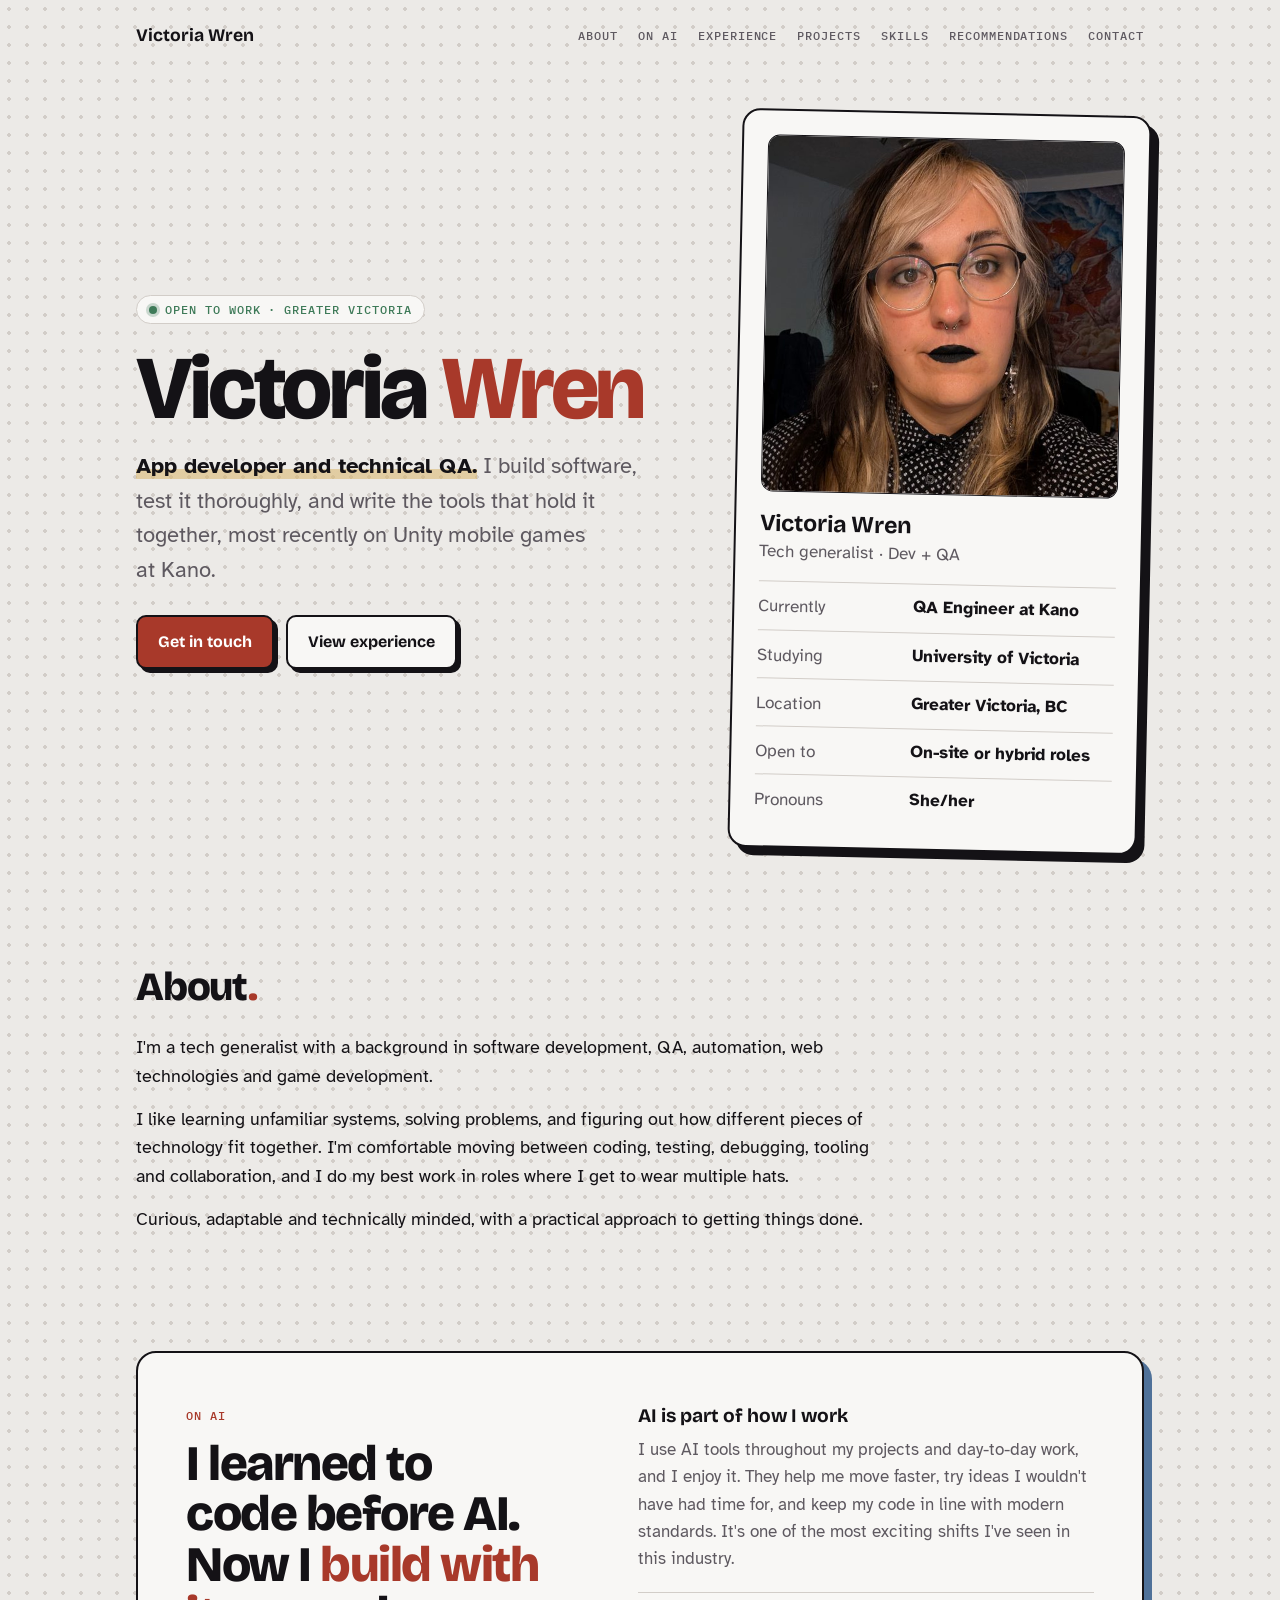
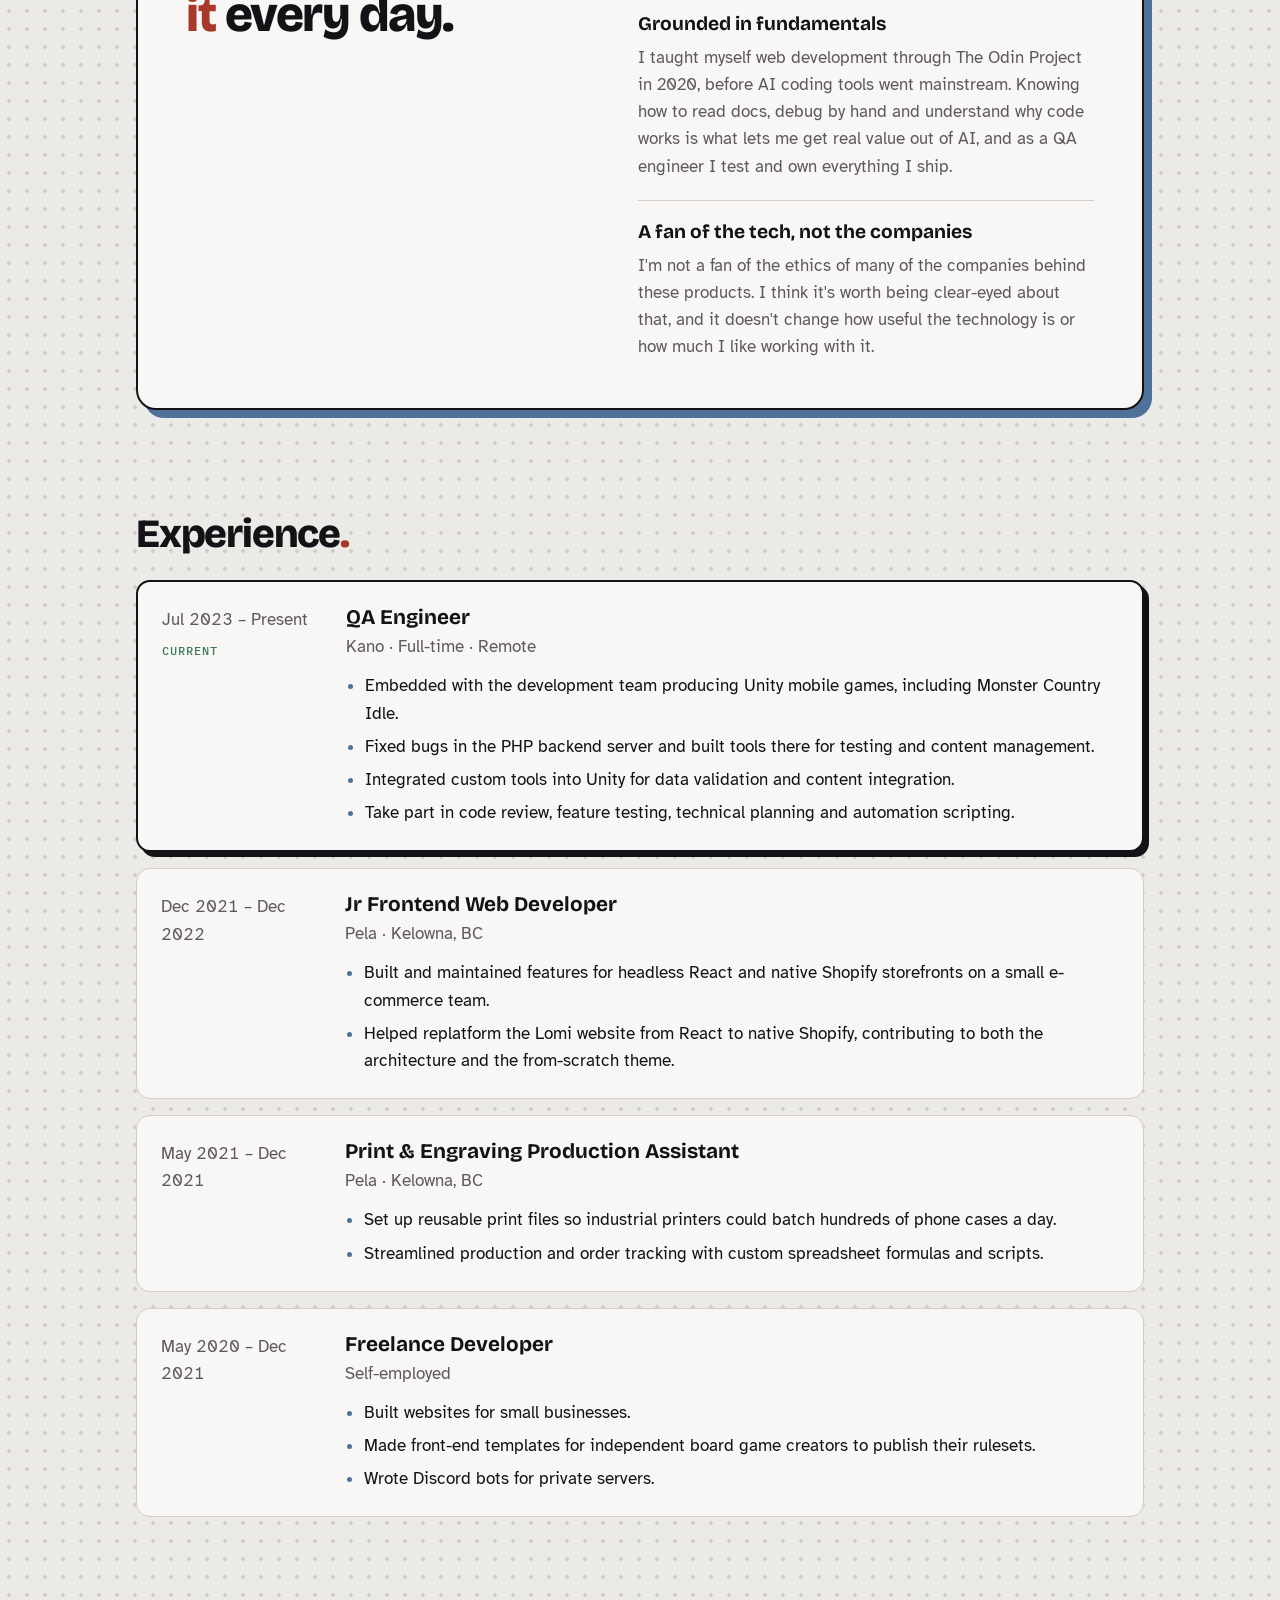
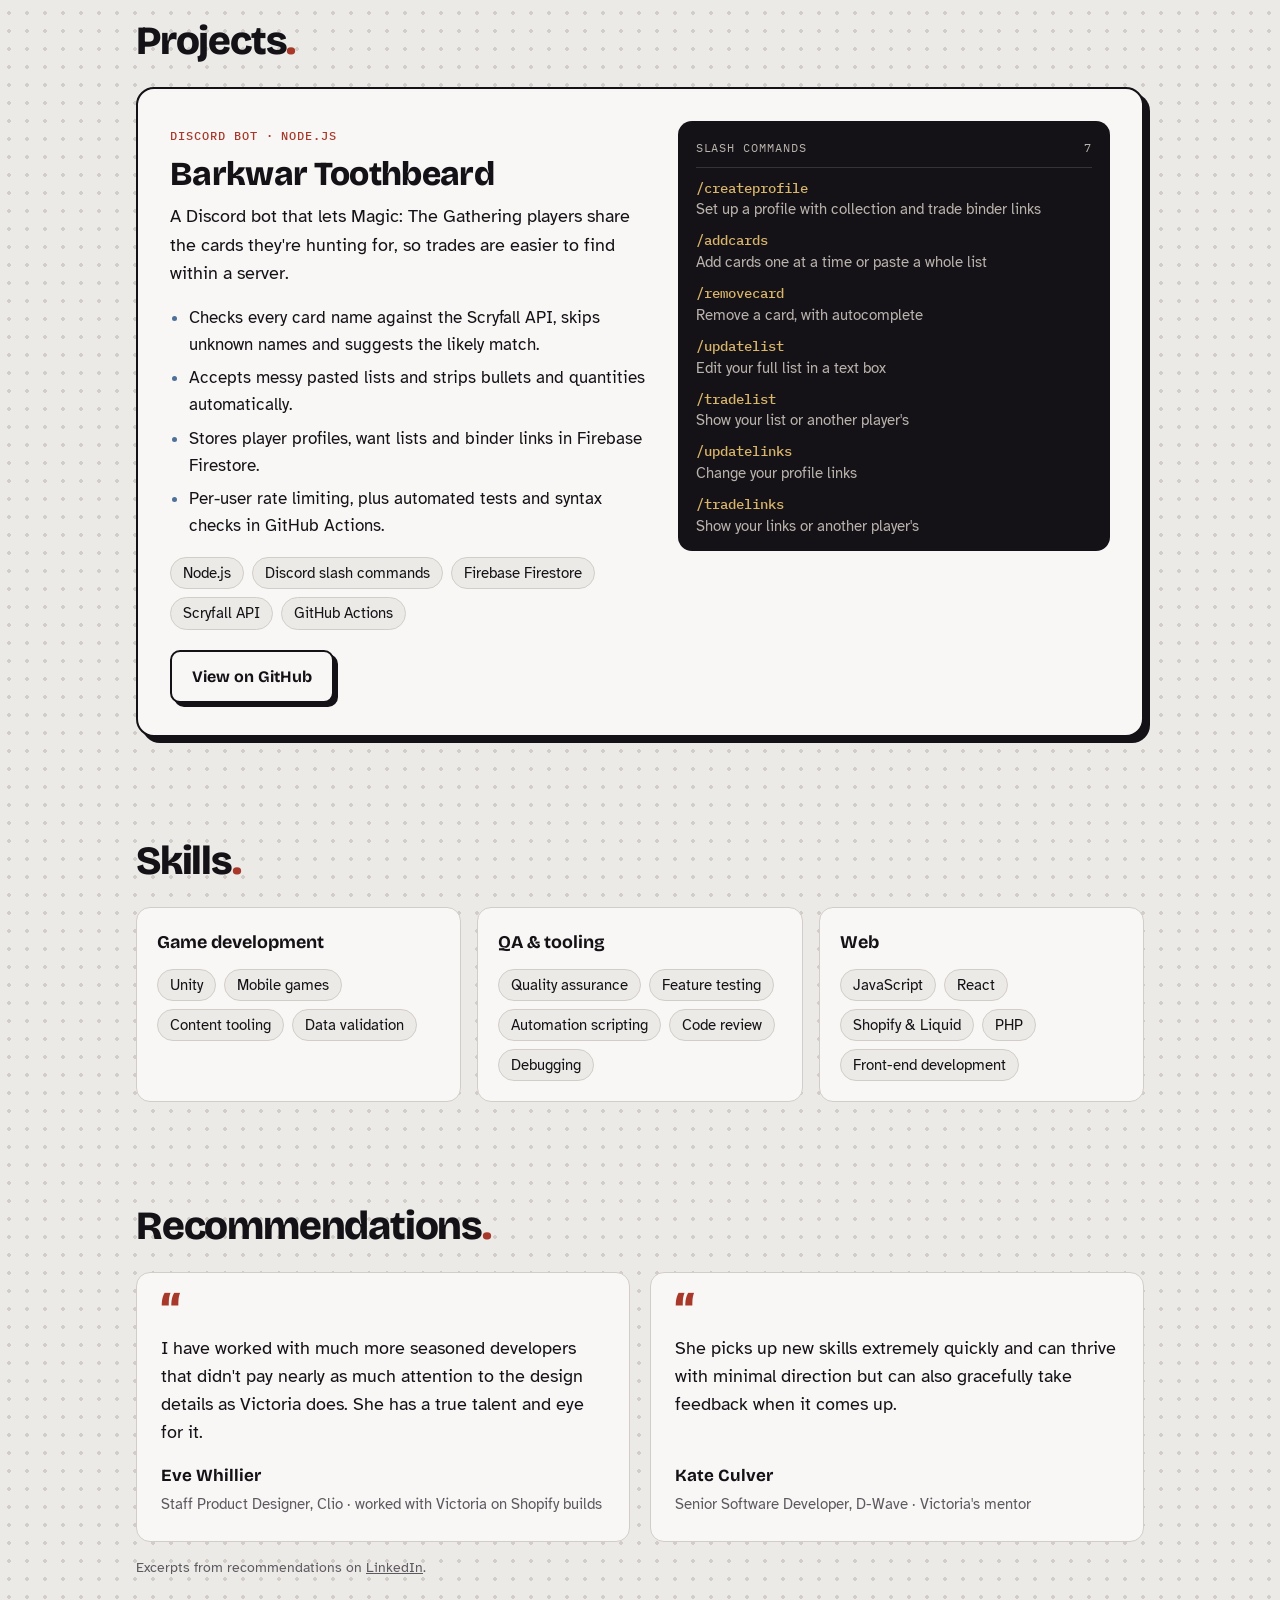
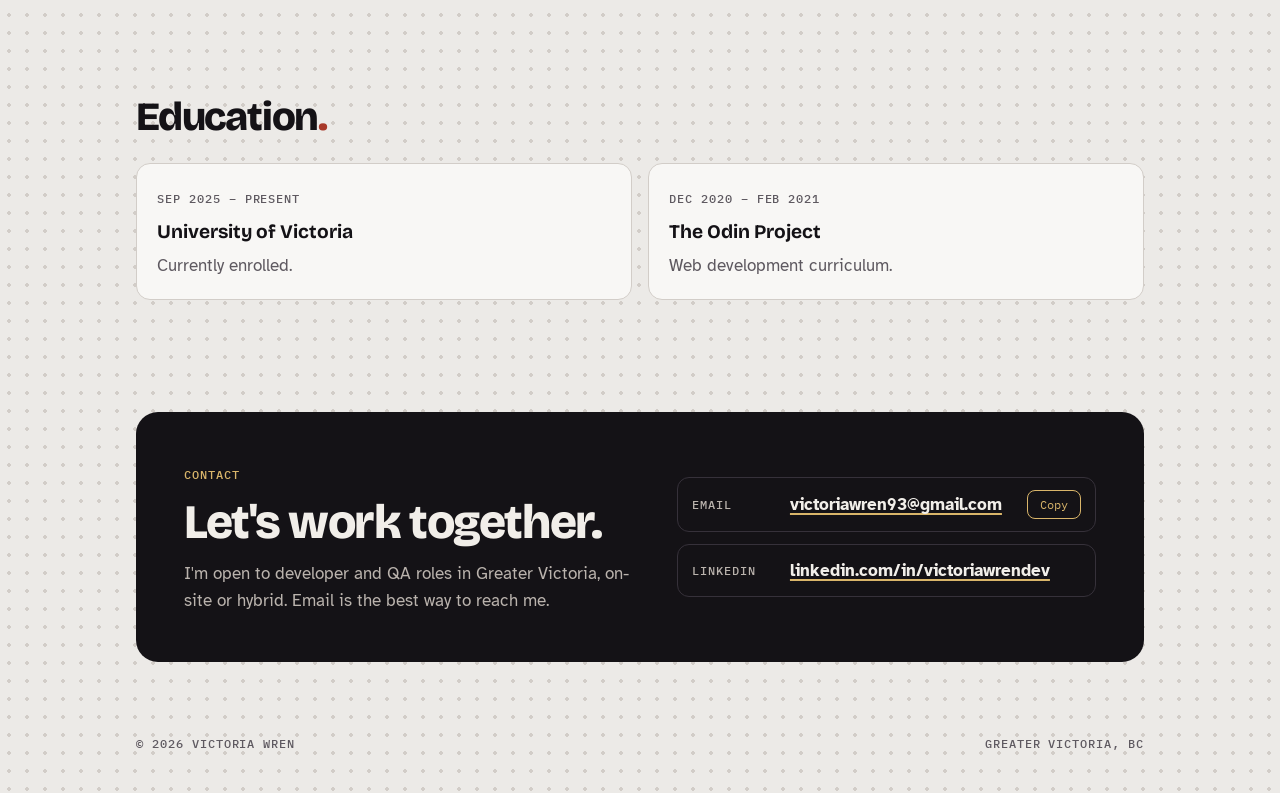
==== index.html @ 982638a0 "Add files via upload" ====
<!doctype html>
<html lang="en-CA">
<head>
<meta charset="utf-8">
<meta name="viewport" content="width=device-width, initial-scale=1, viewport-fit=cover">
<title>Victoria Wren | App Developer & Technical QA in Victoria, BC</title>
<meta name="description" content="Victoria Wren is an app developer and QA engineer in Greater Victoria, BC, working across Unity games, React, Shopify and test tooling. Open to dev and QA roles.">
<meta name="author" content="Victoria Wren">
<meta name="robots" content="index, follow, max-image-preview:large">
<link rel="canonical" href="https://victoriawren.dev/">
<meta name="theme-color" content="#ECEAE7" media="(prefers-color-scheme: light)">
<meta name="theme-color" content="#0F0E11" media="(prefers-color-scheme: dark)">
<meta name="color-scheme" content="light dark">

<!-- Icons -->
<link rel="icon" href="/favicon.svg" type="image/svg+xml">
<link rel="icon" href="/favicon-32.png" sizes="32x32" type="image/png">
<link rel="apple-touch-icon" href="/apple-touch-icon.png">

<!-- Open Graph (LinkedIn, Facebook, Slack, Discord, iMessage previews) -->
<meta property="og:type" content="profile">
<meta property="og:site_name" content="Victoria Wren">
<meta property="og:locale" content="en_CA">
<meta property="og:url" content="https://victoriawren.dev/">
<meta property="og:title" content="Victoria Wren | App Developer & Technical QA">
<meta property="og:description" content="Victoria Wren is an app developer and QA engineer in Greater Victoria, BC, working across Unity games, React, Shopify and test tooling. Open to dev and QA roles.">
<meta property="og:image" content="https://victoriawren.dev/og-image.png">
<meta property="og:image:width" content="1200">
<meta property="og:image:height" content="630">
<meta property="og:image:alt" content="Victoria Wren, app developer and technical QA in Greater Victoria, BC">
<meta property="profile:first_name" content="Victoria">
<meta property="profile:last_name" content="Wren">

<!-- Twitter / X / Bluesky -->
<meta name="twitter:card" content="summary_large_image">
<meta name="twitter:title" content="Victoria Wren | App Developer & Technical QA">
<meta name="twitter:description" content="Victoria Wren is an app developer and QA engineer in Greater Victoria, BC, working across Unity games, React, Shopify and test tooling. Open to dev and QA roles.">
<meta name="twitter:image" content="https://victoriawren.dev/og-image.png">
<meta name="twitter:image:alt" content="Victoria Wren, app developer and technical QA in Greater Victoria, BC">

<!-- Structured data for search engines -->
<script type="application/ld+json">
{
  "@context": "https://schema.org",
  "@type": "ProfilePage",
  "url": "https://victoriawren.dev/",
  "name": "Victoria Wren | App Developer & Technical QA in Victoria, BC",
  "mainEntity": {
    "@type": "Person",
    "@id": "https://victoriawren.dev/#victoria",
    "name": "Victoria Wren",
    "givenName": "Victoria",
    "familyName": "Wren",
    "url": "https://victoriawren.dev/",
    "image": "https://victoriawren.dev/photo.jpg",
    "email": "mailto:victoriawren93@gmail.com",
    "jobTitle": "App Developer and Technical QA",
    "description": "Victoria Wren is an app developer and QA engineer in Greater Victoria, BC, working across Unity games, React, Shopify and test tooling. Open to dev and QA roles.",
    "worksFor": {
      "@type": "Organization",
      "name": "Kano"
    },
    "alumniOf": [
      {
        "@type": "CollegeOrUniversity",
        "name": "University of Victoria"
      },
      {
        "@type": "EducationalOrganization",
        "name": "The Odin Project"
      }
    ],
    "address": {
      "@type": "PostalAddress",
      "addressLocality": "Victoria",
      "addressRegion": "BC",
      "addressCountry": "CA"
    },
    "knowsAbout": [
      "Software development",
      "Quality assurance",
      "Test automation",
      "Unity",
      "Game development",
      "JavaScript",
      "React",
      "Shopify",
      "Liquid",
      "PHP",
      "Node.js",
      "Firebase",
      "Discord bots",
      "Front-end development"
    ],
    "sameAs": [
      "https://www.linkedin.com/in/victoriawrendev/",
      "https://github.com/astranoct"
    ]
  }
}
</script>

<link rel="preload" as="image" href="photo.jpg">
<link rel="preconnect" href="https://fonts.googleapis.com">
<link rel="preconnect" href="https://fonts.gstatic.com" crossorigin>
<link rel="stylesheet" href="https://fonts.googleapis.com/css2?family=Bricolage+Grotesque:opsz,wght@12..96,500;12..96,700;12..96,800&family=Atkinson+Hyperlegible:ital,wght@0,400;0,700;1,400&family=IBM+Plex+Mono:wght@500&display=swap">
<style>
/* Layout: single column — header, hero with profile card, then about, experience, skills, recommendations, education, contact panel. */
/* Palette from the selfie: black lipstick + polka-dot shirt (ink, dot texture), blonde streaks (gold), tapestry rust and cloud blue (accents). */
:root {
  --bg: #ECEAE7;
  --surface: #F8F7F5;
  --ink: #141216;
  --muted: #5E5960;
  --line: #D2CDC8;
  --accent: #A8392A;
  --on-accent: #FFFFFF;
  --cloud: #4F7199;
  --pass: #3E7A58;
  --shadow: #141216;
  /* Contact panel stays dark in both themes */
  --panel-bg: #141216;
  --panel-fg: #F1EEE9;
  --panel-muted: #BAB3AD;
  --panel-accent: #D9B56A;
  --panel-line: #36313A;
  --font-display: "Bricolage Grotesque", "Avenir Next", "Segoe UI", system-ui, sans-serif;
  --font-body: "Atkinson Hyperlegible", "Segoe UI", system-ui, sans-serif;
  --font-label: "IBM Plex Mono", ui-monospace, "SFMono-Regular", Menlo, monospace;
}
@media (prefers-color-scheme: dark) {
  :root:not([data-theme="light"]) {
    --bg: #0F0E11; --surface: #1A181D; --ink: #EEEAE5; --muted: #A39DA2; --line: #2C2930;
    --accent: #E0674D; --on-accent: #141216; --cloud: #7F9FC6; --pass: #6FBF8E; --shadow: #4F7199;
    --panel-bg: #1F1C23; --panel-line: #3A3540; color-scheme: dark;
  }
}
:root[data-theme="dark"] {
  --bg: #0F0E11; --surface: #1A181D; --ink: #EEEAE5; --muted: #A39DA2; --line: #2C2930;
  --accent: #E0674D; --on-accent: #141216; --cloud: #7F9FC6; --pass: #6FBF8E; --shadow: #4F7199;
  --panel-bg: #1F1C23; --panel-line: #3A3540; color-scheme: dark;
}

*, *::before, *::after { box-sizing: border-box; }
html { scroll-behavior: smooth; }
body { margin: 0; }
img { max-width: 100%; }
[hidden] { display: none !important; }
@media (prefers-reduced-motion: reduce) { html { scroll-behavior: auto; } }
body {
  background: var(--bg);
  color: var(--ink);
  font-family: var(--font-body);
  font-size: 1.0625rem;
  line-height: 1.6;
  background-image: radial-gradient(var(--line) 1.6px, transparent 1.8px);
  background-size: 18px 18px;
}
a { color: inherit; }
:focus-visible { outline: 3px solid var(--accent); outline-offset: 3px; border-radius: 4px; }

.wrap {
  max-width: 1040px;
  margin: 0 auto;
  padding-left: max(16px, env(safe-area-inset-left, 0px));
  padding-right: max(16px, env(safe-area-inset-right, 0px));
}

.label {
  font-family: var(--font-label);
  font-weight: 500;
  font-size: 0.75rem;
  letter-spacing: 0.08em;
  text-transform: uppercase;
}

/* Header */
.top { padding-block: 22px; }
.top .wrap { display: flex; flex-wrap: wrap; gap: 10px 24px; align-items: center; justify-content: space-between; }
.top .name { font-family: var(--font-display); font-weight: 700; font-size: 1.1rem; text-decoration: none; }
.top nav { display: flex; flex-wrap: wrap; gap: 6px 20px; }
.top nav a { text-decoration: none; color: var(--muted); }
.top nav a:hover { color: var(--accent); }
.chip { border-color: color-mix(in srgb, var(--cloud) 45%, var(--line)); }

/* Hero */
.hero { padding-block: 40px 64px; }
.hero .wrap { display: grid; grid-template-columns: minmax(0, 1.35fr) minmax(0, 1fr); gap: 48px; align-items: center; }
.status {
  display: inline-flex; align-items: center; gap: 8px;
  padding: 4px 12px; border-radius: 999px;
  background: var(--surface); border: 1px solid var(--line);
  color: var(--pass);
}
.status::before { content: ""; width: 8px; height: 8px; border-radius: 50%; background: var(--pass); box-shadow: 0 0 0 3px color-mix(in srgb, var(--pass) 25%, transparent); }
h1 {
  font-family: var(--font-display);
  font-weight: 800;
  font-size: clamp(3rem, 8vw, 5.6rem);
  line-height: 0.95;
  letter-spacing: -0.035em;
  margin: 22px 0 18px;
  text-wrap: balance;
}
h1 .wren { color: var(--accent); }
.lede { font-size: clamp(1.15rem, 2.2vw, 1.35rem); max-width: 36ch; margin: 0 0 28px; color: var(--muted); text-wrap: pretty; }
.lede strong { color: var(--ink); font-weight: 700; background: linear-gradient(transparent 62%, color-mix(in srgb, var(--panel-accent) 55%, transparent) 62%); }
.cta { display: flex; flex-wrap: wrap; gap: 12px; }
.btn {
  display: inline-flex; align-items: center; gap: 8px;
  font-family: var(--font-display); font-weight: 700; font-size: 1rem;
  padding: 12px 20px; border-radius: 10px; text-decoration: none; cursor: pointer;
  border: 2px solid var(--ink); background: var(--surface); color: var(--ink);
  box-shadow: 4px 4px 0 var(--shadow);
  transition: transform .12s ease, box-shadow .12s ease;
}
.btn:hover { transform: translate(-2px, -2px); box-shadow: 6px 6px 0 var(--shadow); }
.btn:active { transform: translate(3px, 3px); box-shadow: 1px 1px 0 var(--shadow); }
.btn.primary { background: var(--accent); color: var(--on-accent); }

/* Profile card */
.card {
  background: var(--surface);
  border: 2px solid var(--ink);
  border-radius: 18px;
  box-shadow: 8px 8px 0 var(--shadow);
  padding: 24px;
  transform: rotate(1.2deg);
}
.monogram {
  width: 64px; height: 64px; border-radius: 14px;
  display: grid; place-items: center;
  background: var(--accent); color: #fff;
  font-family: var(--font-display); font-weight: 800; font-size: 1.6rem; letter-spacing: -0.04em;
  margin-bottom: 14px;
}
.photo {
  display: block; width: 100%; max-width: 100%; height: auto; aspect-ratio: 1 / 1; object-fit: cover;
  border-radius: 12px; border: 1.5px solid var(--ink); margin-bottom: 18px;
}
.card h2 { font-family: var(--font-display); font-size: 1.45rem; margin: 0; line-height: 1.15; }
.card .role { color: var(--muted); margin: 2px 0 16px; }
.facts { display: grid; margin: 0; }
.facts div { display: grid; grid-template-columns: 8.5em minmax(0, 1fr); gap: 10px; padding: 9px 0; border-top: 1px solid var(--line); }
.facts dt { color: var(--muted); padding-top: 2px; }
.facts dd { margin: 0; font-weight: 700; }

/* Sections */
section.block { padding-block: 52px; }
.sec-head { display: flex; flex-wrap: wrap; align-items: baseline; gap: 6px 16px; margin-bottom: 26px; }
.sec-head h2::after { content: "."; color: var(--accent); }
.sec-head h2 { font-family: var(--font-display); font-weight: 800; font-size: clamp(1.9rem, 4vw, 2.5rem); letter-spacing: -0.03em; margin: 0; line-height: 1; }
.sec-head .label { color: var(--muted); }

.about p { max-width: 62ch; margin: 0 0 14px; font-size: 1.12rem; }
.about p:first-child { font-family: var(--font-display); font-weight: 500; font-size: clamp(1.3rem, 2.5vw, 1.6rem); line-height: 1.35; letter-spacing: -0.01em; }

/* On AI */
.stance {
  display: grid; grid-template-columns: minmax(0, 1fr) minmax(0, 1.15fr); gap: clamp(24px, 5vw, 56px); align-items: start;
  background: var(--surface); border: 2px solid var(--ink); border-radius: 20px;
  box-shadow: 8px 8px 0 var(--cloud);
  padding: clamp(24px, 5vw, 48px);
}
.stance .label { color: var(--accent); }
.stance h2 {
  font-family: var(--font-display); font-weight: 800; font-size: clamp(2rem, 4.6vw, 3.1rem);
  letter-spacing: -0.03em; line-height: 1.02; margin: 10px 0 0; text-wrap: balance;
}
.stance h2 em { font-style: normal; color: var(--accent); }
.points { display: grid; gap: 20px; }
.point { padding-top: 16px; border-top: 1.5px solid var(--line); }
.point:first-child { padding-top: 0; border-top: 0; }
.point h3 { font-family: var(--font-display); font-size: 1.2rem; margin: 0 0 4px; }
.point p { margin: 0; color: var(--muted); max-width: 58ch; }

/* Experience */
.jobs { display: grid; gap: 16px; }
.job {
  display: grid; grid-template-columns: 10rem minmax(0, 1fr); gap: 24px;
  background: var(--surface); border: 1px solid var(--line); border-radius: 14px; padding: 24px;
}
.job.current { border: 2px solid var(--ink); box-shadow: 5px 5px 0 var(--shadow); }
.when { color: var(--muted); font-variant-numeric: tabular-nums; display: flex; flex-direction: column; gap: 8px; align-items: flex-start; }
.now { color: var(--pass); }
.job h3 { font-family: var(--font-display); font-size: 1.3rem; margin: 0; line-height: 1.2; }
.job .where { color: var(--muted); margin: 2px 0 12px; }
.job ul { margin: 0; padding-left: 1.1em; display: grid; gap: 6px; }
.job li::marker { color: var(--cloud); }

/* Projects */
.project {
  display: grid; grid-template-columns: minmax(0, 1.1fr) minmax(0, 1fr); gap: 32px; align-items: start;
  background: var(--surface); border: 2px solid var(--ink); border-radius: 18px; box-shadow: 6px 6px 0 var(--shadow);
  padding: clamp(20px, 4vw, 32px);
}
.project .label { color: var(--accent); }
.project h3 { font-family: var(--font-display); font-weight: 800; font-size: clamp(1.6rem, 3.2vw, 2.1rem); letter-spacing: -0.02em; line-height: 1.05; margin: 8px 0 10px; }
.project .pitch { font-size: 1.12rem; margin: 0 0 16px; max-width: 46ch; }
.project ul { margin: 0 0 18px; padding-left: 1.1em; display: grid; gap: 6px; }
.project li::marker { color: var(--cloud); }
.project .chips { margin-bottom: 20px; }
.term {
  background: var(--panel-bg); color: var(--panel-fg); border-radius: 14px; padding: 18px 18px 14px;
  font-family: var(--font-label); font-size: 0.86rem; line-height: 1.5; min-width: 0;
}
.term-head { display: flex; justify-content: space-between; gap: 10px; color: var(--panel-muted); font-size: 0.72rem; letter-spacing: .08em; text-transform: uppercase; padding-bottom: 10px; border-bottom: 1px solid var(--panel-line); margin-bottom: 10px; }
.term dl { margin: 0; display: grid; gap: 10px; }
.term dt { color: var(--panel-accent); font-weight: 500; }
.term dd { margin: 0; color: var(--panel-muted); font-family: var(--font-body); font-size: 0.92rem; }

/* Skills */
.skills { display: grid; grid-template-columns: repeat(3, minmax(0, 1fr)); gap: 16px; }
.group { background: var(--surface); border: 1px solid var(--line); border-radius: 14px; padding: 20px; }
.group h3 { font-family: var(--font-display); font-size: 1.12rem; margin: 0 0 12px; }
.chips { display: flex; flex-wrap: wrap; gap: 8px; }
.chip { padding: 3px 12px; border-radius: 999px; border: 1px solid var(--line); font-size: 0.94rem; background: var(--bg); }

/* Recommendations */
.recs { display: grid; grid-template-columns: repeat(2, minmax(0, 1fr)); gap: 20px; }
.rec { margin: 0; background: var(--surface); border: 1px solid var(--line); border-radius: 14px; padding: 24px; display: flex; flex-direction: column; gap: 16px; }
.rec blockquote { margin: 0; font-size: 1.1rem; }
.rec blockquote::before { content: "“"; display: block; font-family: var(--font-display); font-weight: 800; font-size: 3rem; line-height: .6; color: var(--accent); margin-bottom: 8px; }
.rec figcaption { margin-top: auto; }
.rec figcaption b { display: block; font-family: var(--font-display); }
.rec figcaption span { color: var(--muted); font-size: 0.92rem; }
.src { margin-top: 14px; color: var(--muted); font-size: 0.9rem; }

/* Education */
.edu { display: grid; grid-template-columns: repeat(2, minmax(0, 1fr)); gap: 16px; }
.school { background: var(--surface); border: 1px solid var(--line); border-radius: 14px; padding: 20px; }
.school h3 { font-family: var(--font-display); font-size: 1.2rem; margin: 6px 0 4px; }
.school p { margin: 0; color: var(--muted); }
.school .label { color: var(--muted); }

/* Contact */
.contact { padding-block: 60px 72px; }
.panel {
  background: var(--panel-bg); color: var(--panel-fg); border-radius: 22px; padding: clamp(24px, 5vw, 48px);
  display: grid; grid-template-columns: minmax(0, 1.1fr) minmax(0, 1fr); gap: 32px; align-items: center;
}
.panel h2 { font-family: var(--font-display); font-weight: 800; font-size: clamp(2rem, 4.5vw, 3rem); letter-spacing: -0.03em; line-height: 1.05; margin: 10px 0 12px; text-wrap: balance; color: var(--panel-fg); }
.panel p { margin: 0; color: var(--panel-muted); max-width: 44ch; }
.panel .label { color: var(--panel-accent); }
.links { display: grid; gap: 12px; }
.linkrow { display: flex; align-items: center; gap: 10px; flex-wrap: wrap; border: 1px solid var(--panel-line); border-radius: 12px; padding: 12px 14px; }
.linkrow .label { width: 5.5rem; flex: none; color: var(--panel-muted); }
.linkrow .val { flex: 1 1 12rem; min-width: 0; overflow-wrap: anywhere; font-weight: 700; color: var(--panel-fg); }
.linkrow a.val { text-decoration-thickness: 1.5px; text-underline-offset: 3px; text-decoration-color: var(--panel-accent); }
.copy { font-family: var(--font-label); font-size: 0.72rem; padding: 6px 12px; border-radius: 8px; border: 1px solid var(--panel-accent); background: transparent; color: var(--panel-accent); cursor: pointer; }
.copy:hover { background: var(--panel-accent); color: #1D1A3A; }

footer { padding-block: 0 40px; color: var(--muted); }
footer .wrap { display: flex; flex-wrap: wrap; gap: 8px 20px; justify-content: space-between; }

@media (max-width: 820px) {
  .hero .wrap, .panel, .project, .stance { grid-template-columns: minmax(0, 1fr); }
  .card { transform: none; }
  .skills, .recs, .edu { grid-template-columns: minmax(0, 1fr); }
}
@media (max-width: 560px) {
  .job { grid-template-columns: minmax(0, 1fr); gap: 10px; }
  .when { flex-direction: row; flex-wrap: wrap; gap: 4px 12px; }
  .facts div { grid-template-columns: 7em minmax(0, 1fr); }
}
@media (prefers-reduced-motion: reduce) { .btn, .btn:hover, .btn:active { transition: none; transform: none; } }
</style>
</head>
<body>
<header class="top">
  <div class="wrap">
    <a class="name" href="#">Victoria Wren</a>
    <nav class="label" aria-label="Sections">
      <a href="#about">About</a>
      <a href="#on-ai">On AI</a>
      <a href="#experience">Experience</a>
      <a href="#projects">Projects</a>
      <a href="#skills">Skills</a>
      <a href="#recommendations">Recommendations</a>
      <a href="#contact">Contact</a>
    </nav>
  </div>
</header>

<main>
  <section class="hero">
    <div class="wrap">
      <div>
        <span class="status label">Open to work · Greater Victoria</span>
        <h1>Victoria <span class="wren">Wren</span></h1>
        <p class="lede"><strong>App developer and technical QA.</strong> I build software, test it thoroughly, and write the tools that hold it together, most recently on Unity mobile games at Kano.</p>
        <div class="cta">
          <a class="btn primary" href="#contact">Get in touch</a>
          <a class="btn" href="#experience">View experience</a>
        </div>
      </div>

      <aside class="card" aria-label="Summary">
        <img class="photo" src="photo.jpg" fetchpriority="high" alt="Victoria Wren" width="560" height="560">
        <h2>Victoria Wren</h2>
        <div class="role">Tech generalist · Dev + QA</div>
        <dl class="facts">
          <div><dt>Currently</dt><dd>QA Engineer at Kano</dd></div>
          <div><dt>Studying</dt><dd>University of Victoria</dd></div>
          <div><dt>Location</dt><dd>Greater Victoria, BC</dd></div>
          <div><dt>Open to</dt><dd>On-site or hybrid roles</dd></div>
          <div><dt>Pronouns</dt><dd>She/her</dd></div>
        </dl>
      </aside>
    </div>
  </section>

  <section class="block about" id="about">
    <div class="wrap">
      <div class="sec-head"><h2>About</h2></div>
      <p>I'm a tech generalist with a background in software development, QA, automation, web technologies and game development.</p>
      <p>I like learning unfamiliar systems, solving problems, and figuring out how different pieces of technology fit together. I'm comfortable moving between coding, testing, debugging, tooling and collaboration, and I do my best work in roles where I get to wear multiple hats.</p>
      <p>Curious, adaptable and technically minded, with a practical approach to getting things done.</p>
    </div>
  </section>

  <section class="block" id="on-ai">
    <div class="wrap">
      <div class="stance">
        <div>
          <span class="label">On AI</span>
          <h2>I learned to code before AI. Now I <em>build with it</em> every day.</h2>
        </div>
        <div class="points">
          <div class="point">
            <h3>AI is part of how I work</h3>
            <p>I use AI tools throughout my projects and day-to-day work, and I enjoy it. They help me move faster, try ideas I wouldn't have had time for, and keep my code in line with modern standards. It's one of the most exciting shifts I've seen in this industry.</p>
          </div>
          <div class="point">
            <h3>Grounded in fundamentals</h3>
            <p>I taught myself web development through The Odin Project in 2020, before AI coding tools went mainstream. Knowing how to read docs, debug by hand and understand why code works is what lets me get real value out of AI, and as a QA engineer I test and own everything I ship.</p>
          </div>
          <div class="point">
            <h3>A fan of the tech, not the companies</h3>
            <p>I'm not a fan of the ethics of many of the companies behind these products. I think it's worth being clear-eyed about that, and it doesn't change how useful the technology is or how much I like working with it.</p>
          </div>
        </div>
      </div>
    </div>
  </section>

  <section class="block" id="experience">
    <div class="wrap">
      <div class="sec-head"><h2>Experience</h2></div>
      <div class="jobs">

        <article class="job current">
          <div class="when"><span>Jul 2023 – Present</span><span class="label now">Current</span></div>
          <div>
            <h3>QA Engineer</h3>
            <p class="where">Kano · Full-time · Remote</p>
            <ul>
              <li>Embedded with the development team producing Unity mobile games, including Monster Country Idle.</li>
              <li>Fixed bugs in the PHP backend server and built tools there for testing and content management.</li>
              <li>Integrated custom tools into Unity for data validation and content integration.</li>
              <li>Take part in code review, feature testing, technical planning and automation scripting.</li>
            </ul>
          </div>
        </article>

        <article class="job">
          <div class="when"><span>Dec 2021 – Dec 2022</span></div>
          <div>
            <h3>Jr Frontend Web Developer</h3>
            <p class="where">Pela · Kelowna, BC</p>
            <ul>
              <li>Built and maintained features for headless React and native Shopify storefronts on a small e-commerce team.</li>
              <li>Helped replatform the Lomi website from React to native Shopify, contributing to both the architecture and the from-scratch theme.</li>
            </ul>
          </div>
        </article>

        <article class="job">
          <div class="when"><span>May 2021 – Dec 2021</span></div>
          <div>
            <h3>Print &amp; Engraving Production Assistant</h3>
            <p class="where">Pela · Kelowna, BC</p>
            <ul>
              <li>Set up reusable print files so industrial printers could batch hundreds of phone cases a day.</li>
              <li>Streamlined production and order tracking with custom spreadsheet formulas and scripts.</li>
            </ul>
          </div>
        </article>

        <article class="job">
          <div class="when"><span>May 2020 – Dec 2021</span></div>
          <div>
            <h3>Freelance Developer</h3>
            <p class="where">Self-employed</p>
            <ul>
              <li>Built websites for small businesses.</li>
              <li>Made front-end templates for independent board game creators to publish their rulesets.</li>
              <li>Wrote Discord bots for private servers.</li>
            </ul>
          </div>
        </article>

      </div>
    </div>
  </section>

  <section class="block" id="projects">
    <div class="wrap">
      <div class="sec-head"><h2>Projects</h2></div>
      <article class="project">
        <div>
          <span class="label">Discord bot · Node.js</span>
          <h3>Barkwar Toothbeard</h3>
          <p class="pitch">A Discord bot that lets Magic: The Gathering players share the cards they're hunting for, so trades are easier to find within a server.</p>
          <ul>
            <li>Checks every card name against the Scryfall API, skips unknown names and suggests the likely match.</li>
            <li>Accepts messy pasted lists and strips bullets and quantities automatically.</li>
            <li>Stores player profiles, want lists and binder links in Firebase Firestore.</li>
            <li>Per-user rate limiting, plus automated tests and syntax checks in GitHub Actions.</li>
          </ul>
          <div class="chips"><span class="chip">Node.js</span><span class="chip">Discord slash commands</span><span class="chip">Firebase Firestore</span><span class="chip">Scryfall API</span><span class="chip">GitHub Actions</span></div>
          <a class="btn" href="https://github.com/astranoct/barkwar-toothbeard">View on GitHub</a>
        </div>
        <div class="term" aria-label="Bot commands">
          <div class="term-head"><span>Slash commands</span><span>7</span></div>
          <dl>
            <div><dt>/createprofile</dt><dd>Set up a profile with collection and trade binder links</dd></div>
            <div><dt>/addcards</dt><dd>Add cards one at a time or paste a whole list</dd></div>
            <div><dt>/removecard</dt><dd>Remove a card, with autocomplete</dd></div>
            <div><dt>/updatelist</dt><dd>Edit your full list in a text box</dd></div>
            <div><dt>/tradelist</dt><dd>Show your list or another player's</dd></div>
            <div><dt>/updatelinks</dt><dd>Change your profile links</dd></div>
            <div><dt>/tradelinks</dt><dd>Show your links or another player's</dd></div>
          </dl>
        </div>
      </article>
    </div>
  </section>

  <section class="block" id="skills">
    <div class="wrap">
      <div class="sec-head"><h2>Skills</h2></div>
      <div class="skills">
        <div class="group">
          <h3>Game development</h3>
          <div class="chips"><span class="chip">Unity</span><span class="chip">Mobile games</span><span class="chip">Content tooling</span><span class="chip">Data validation</span></div>
        </div>
        <div class="group">
          <h3>QA &amp; tooling</h3>
          <div class="chips"><span class="chip">Quality assurance</span><span class="chip">Feature testing</span><span class="chip">Automation scripting</span><span class="chip">Code review</span><span class="chip">Debugging</span></div>
        </div>
        <div class="group">
          <h3>Web</h3>
          <div class="chips"><span class="chip">JavaScript</span><span class="chip">React</span><span class="chip">Shopify &amp; Liquid</span><span class="chip">PHP</span><span class="chip">Front-end development</span></div>
        </div>
      </div>
    </div>
  </section>

  <section class="block" id="recommendations">
    <div class="wrap">
      <div class="sec-head"><h2>Recommendations</h2></div>
      <div class="recs">
        <figure class="rec">
          <blockquote>I have worked with much more seasoned developers that didn't pay nearly as much attention to the design details as Victoria does. She has a true talent and eye for it.</blockquote>
          <figcaption><b>Eve Whillier</b><span>Staff Product Designer, Clio · worked with Victoria on Shopify builds</span></figcaption>
        </figure>
        <figure class="rec">
          <blockquote>She picks up new skills extremely quickly and can thrive with minimal direction but can also gracefully take feedback when it comes up.</blockquote>
          <figcaption><b>Kate Culver</b><span>Senior Software Developer, D-Wave · Victoria's mentor</span></figcaption>
        </figure>
      </div>
      <p class="src">Excerpts from recommendations on <a href="https://www.linkedin.com/in/victoriawrendev/">LinkedIn</a>.</p>
    </div>
  </section>

  <section class="block" id="education">
    <div class="wrap">
      <div class="sec-head"><h2>Education</h2></div>
      <div class="edu">
        <div class="school">
          <span class="label">Sep 2025 – Present</span>
          <h3>University of Victoria</h3>
          <p>Currently enrolled.</p>
        </div>
        <div class="school">
          <span class="label">Dec 2020 – Feb 2021</span>
          <h3>The Odin Project</h3>
          <p>Web development curriculum.</p>
        </div>
      </div>
    </div>
  </section>

  <section class="contact" id="contact">
    <div class="wrap">
      <div class="panel">
        <div>
          <span class="label">Contact</span>
          <h2>Let's work together.</h2>
          <p>I'm open to developer and QA roles in Greater Victoria, on-site or hybrid. Email is the best way to reach me.</p>
        </div>
        <div class="links">
          <div class="linkrow">
            <span class="label">Email</span>
            <a class="val" id="email" href="mailto:victoriawren93@gmail.com">victoriawren93@gmail.com</a>
            <button class="copy" id="copyEmail" type="button">Copy</button>
          </div>
          <div class="linkrow">
            <span class="label">LinkedIn</span>
            <a class="val" href="https://www.linkedin.com/in/victoriawrendev/">linkedin.com/in/victoriawrendev</a>
          </div>
        </div>
      </div>
    </div>
  </section>
</main>

<footer>
  <div class="wrap label">
    <span>© 2026 Victoria Wren</span>
    <span>Greater Victoria, BC</span>
  </div>
</footer>

<script>
(function () {
  var btn = document.getElementById('copyEmail');
  btn.addEventListener('click', function () {
    var addr = 'victoriawren93@gmail.com';
    function fallback() {
      var r = document.createRange();
      r.selectNodeContents(document.getElementById('email'));
      var s = window.getSelection(); s.removeAllRanges(); s.addRange(r);
      btn.textContent = 'Selected';
      setTimeout(function () { btn.textContent = 'Copy'; }, 2000);
    }
    try {
      navigator.clipboard.writeText(addr).then(function () {
        btn.textContent = 'Copied';
        setTimeout(function () { btn.textContent = 'Copy'; }, 2000);
      }, fallback);
    } catch (e) { fallback(); }
  });
})();
</script>
</body>
</html>
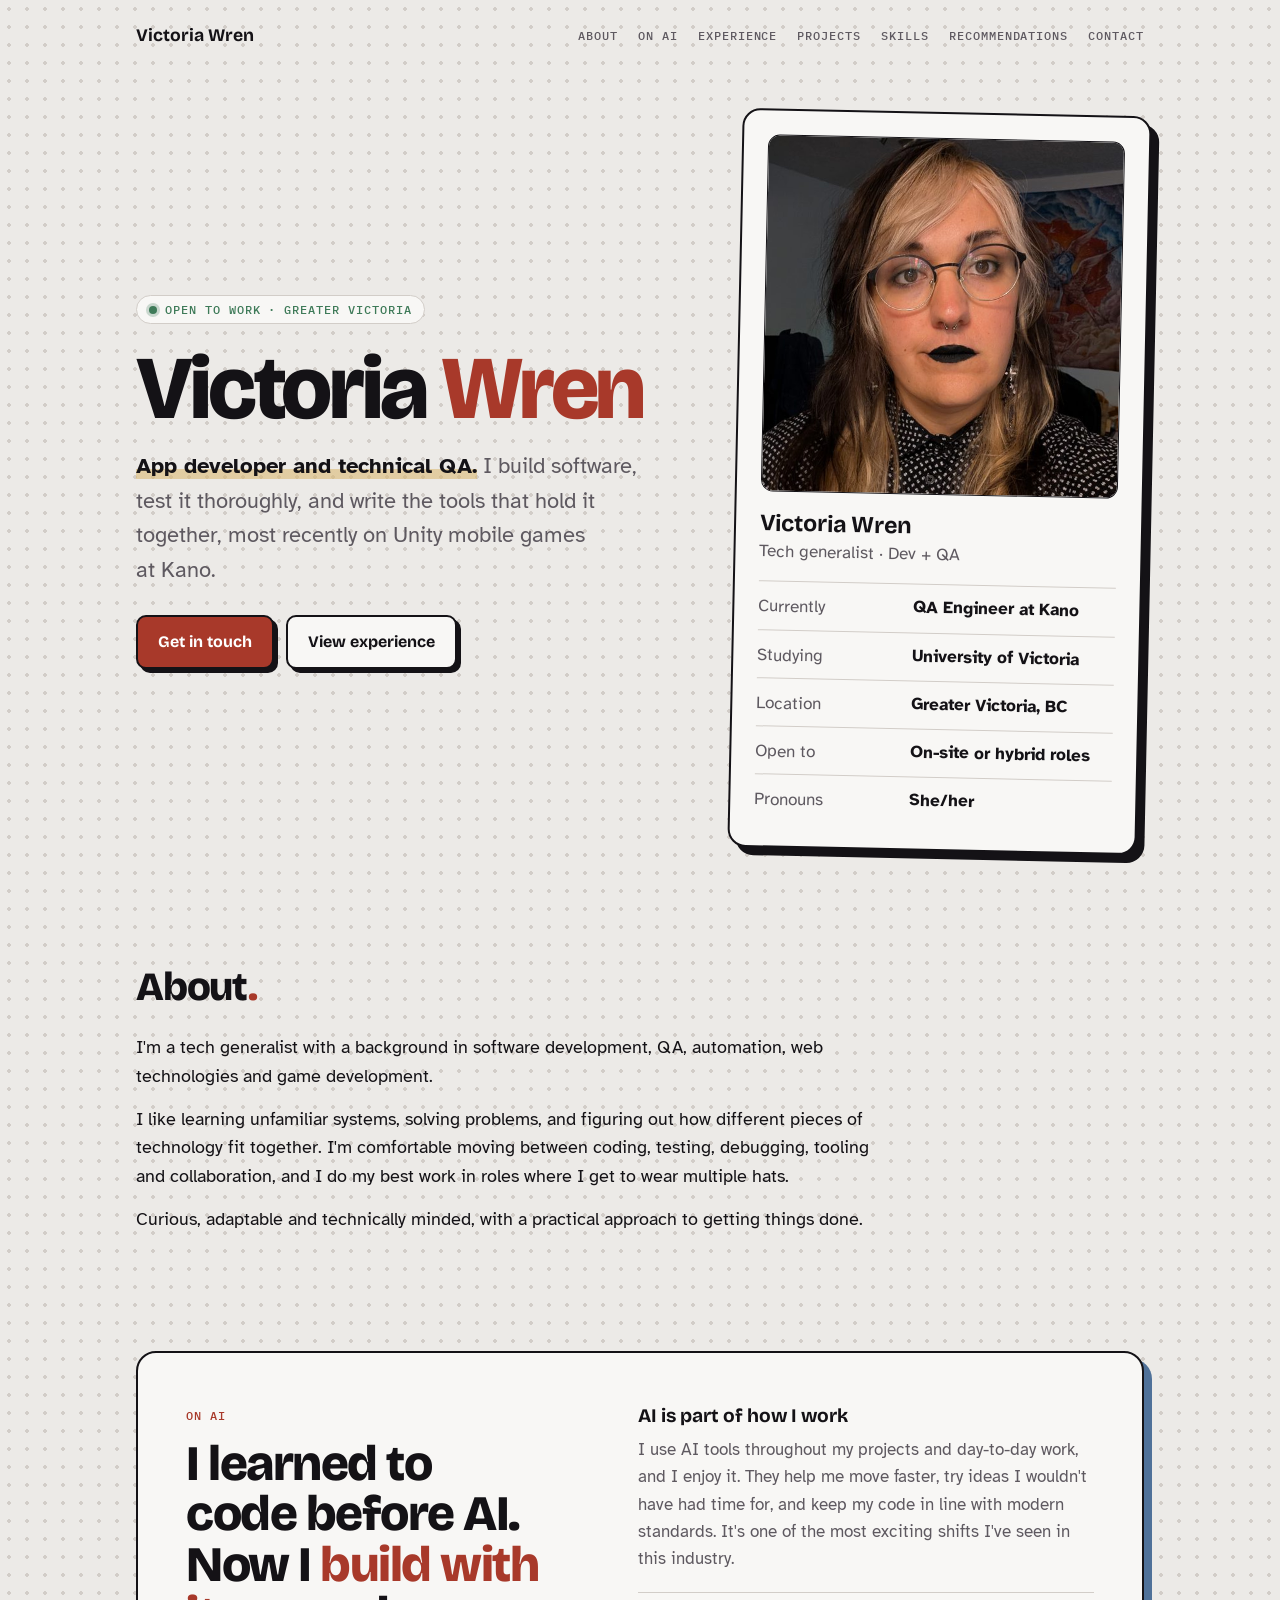
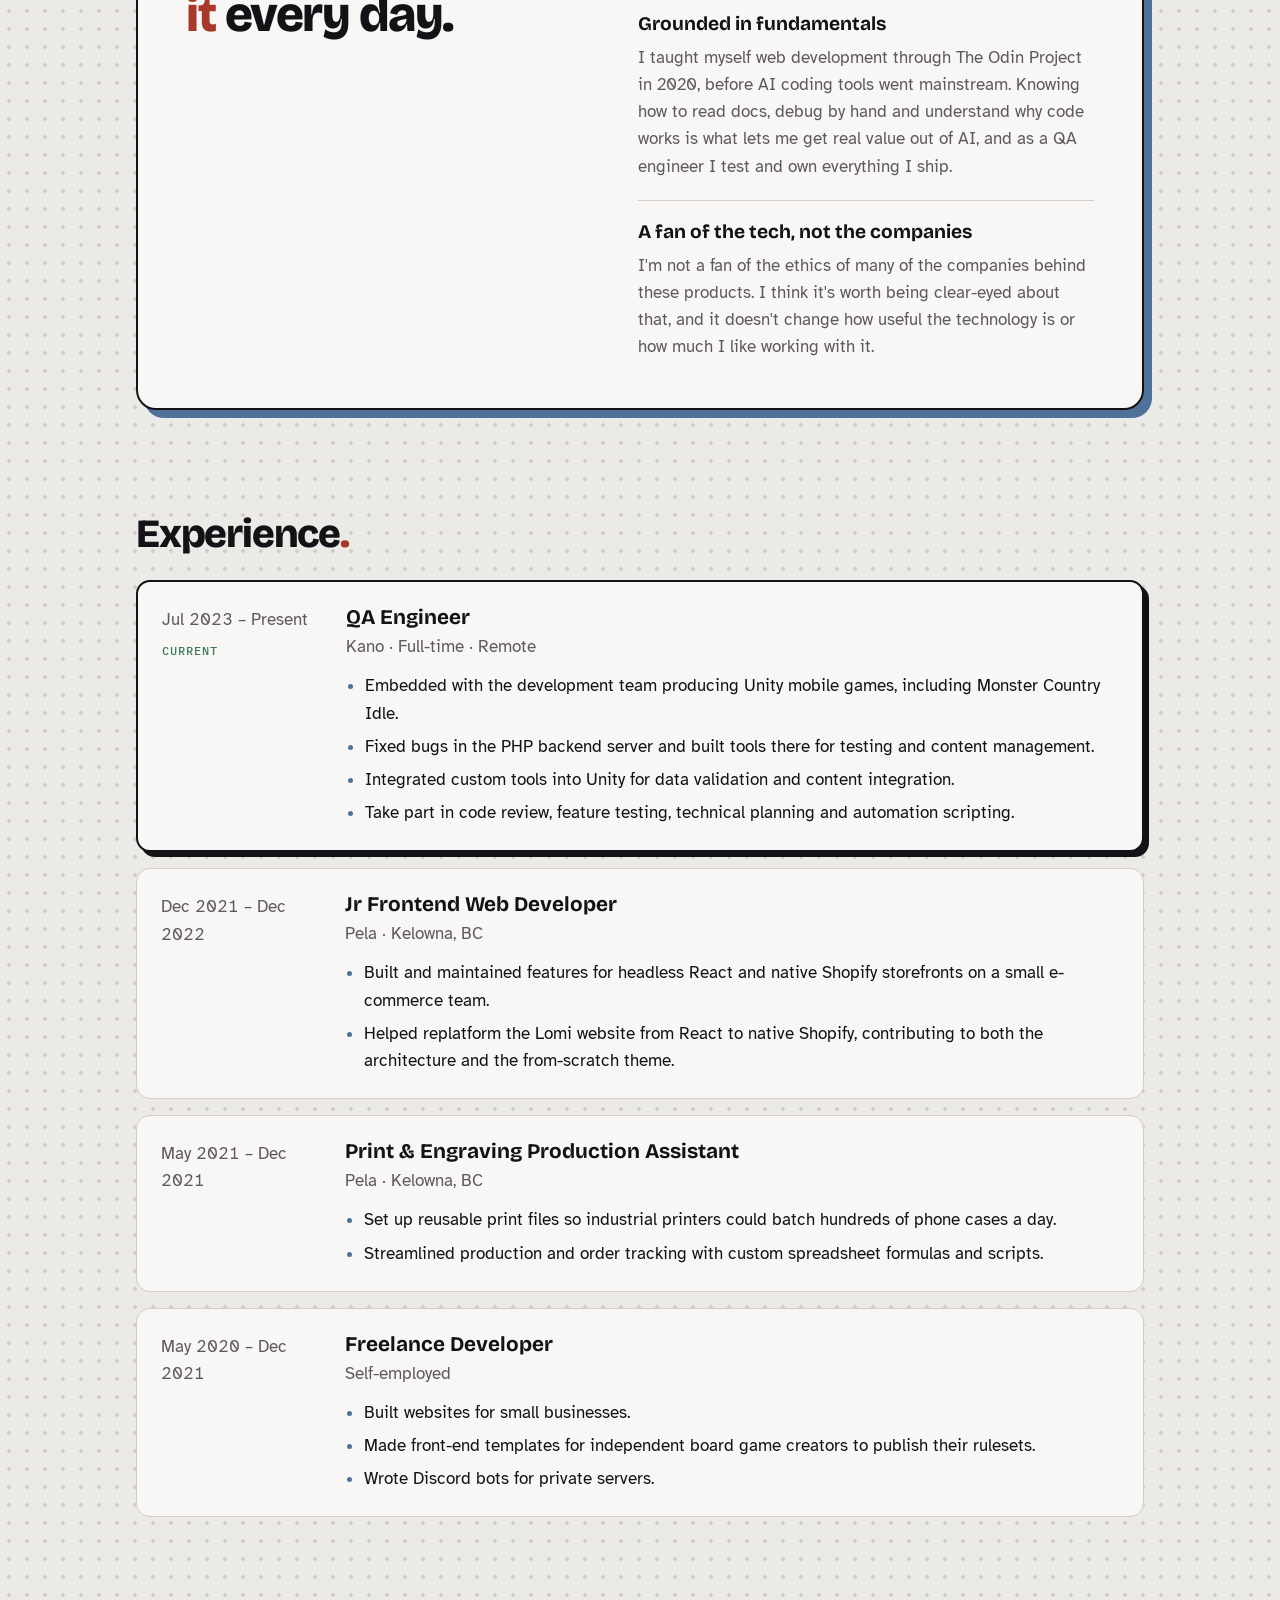
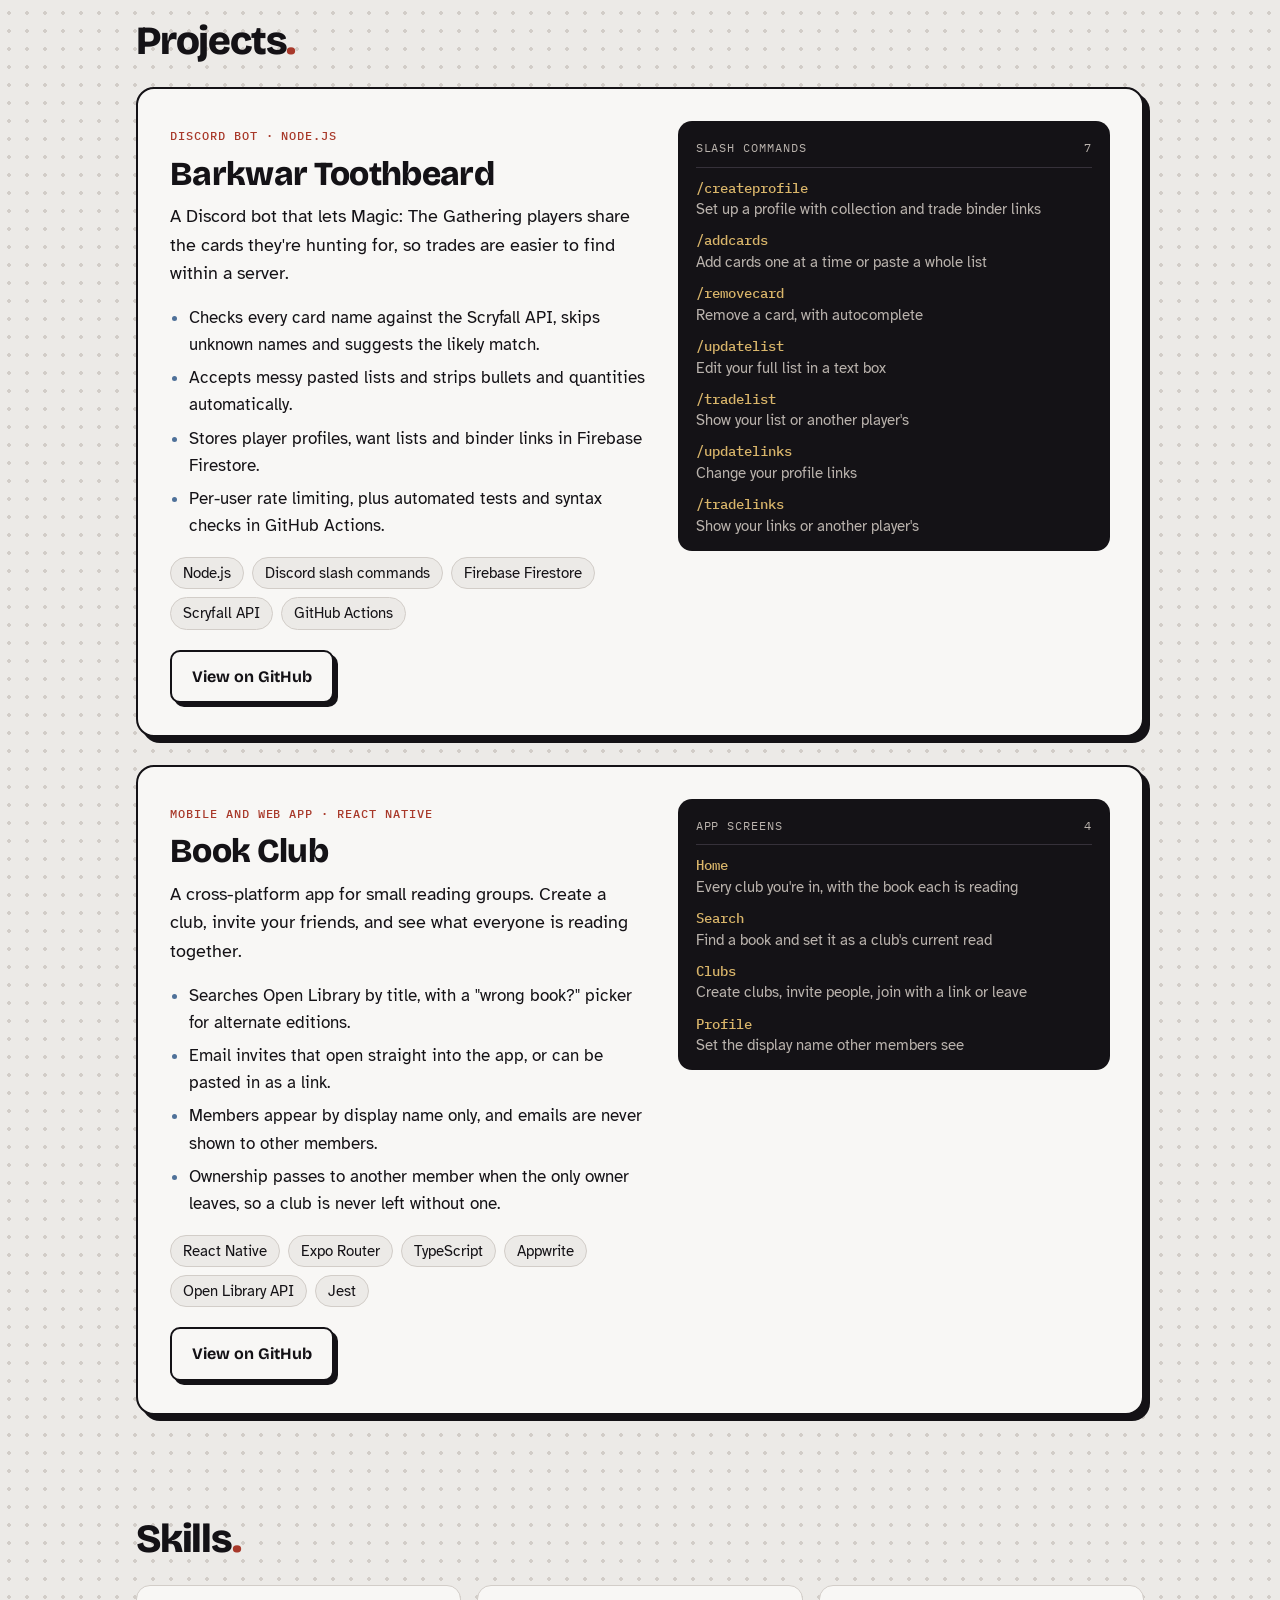
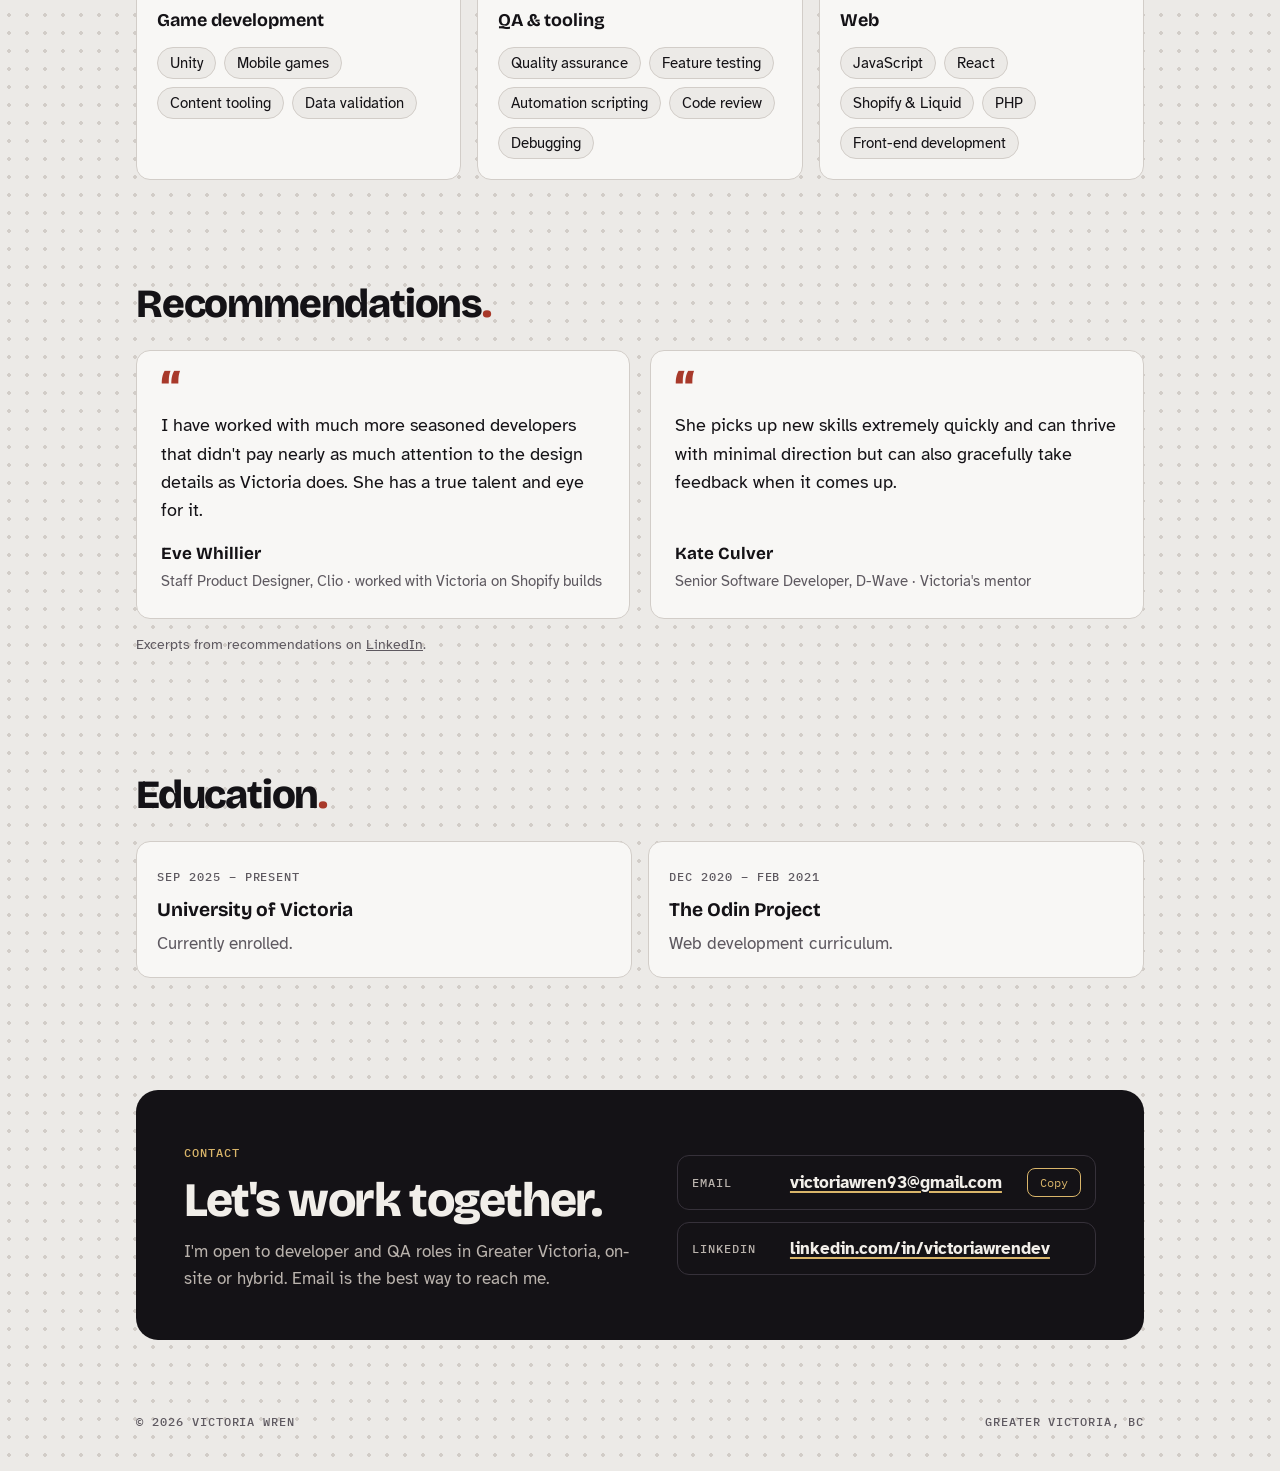
==== commit d61a58fa: "Add Book Club to projects section" ====
--- a/index.html
+++ b/index.html
@@ -294,6 +294,7 @@
   background: var(--surface); border: 2px solid var(--ink); border-radius: 18px; box-shadow: 6px 6px 0 var(--shadow);
   padding: clamp(20px, 4vw, 32px);
 }
+.project + .project { margin-top: 28px; }
 .project .label { color: var(--accent); }
 .project h3 { font-family: var(--font-display); font-weight: 800; font-size: clamp(1.6rem, 3.2vw, 2.1rem); letter-spacing: -0.02em; line-height: 1.05; margin: 8px 0 10px; }
 .project .pitch { font-size: 1.12rem; margin: 0 0 16px; max-width: 46ch; }
@@ -531,6 +532,30 @@
             <div><dt>/tradelist</dt><dd>Show your list or another player's</dd></div>
             <div><dt>/updatelinks</dt><dd>Change your profile links</dd></div>
             <div><dt>/tradelinks</dt><dd>Show your links or another player's</dd></div>
+          </dl>
+        </div>
+      </article>
+      <article class="project">
+        <div>
+          <span class="label">Mobile and web app · React Native</span>
+          <h3>Book Club</h3>
+          <p class="pitch">A cross-platform app for small reading groups. Create a club, invite your friends, and see what everyone is reading together.</p>
+          <ul>
+            <li>Searches Open Library by title, with a "wrong book?" picker for alternate editions.</li>
+            <li>Email invites that open straight into the app, or can be pasted in as a link.</li>
+            <li>Members appear by display name only, and emails are never shown to other members.</li>
+            <li>Ownership passes to another member when the only owner leaves, so a club is never left without one.</li>
+          </ul>
+          <div class="chips"><span class="chip">React Native</span><span class="chip">Expo Router</span><span class="chip">TypeScript</span><span class="chip">Appwrite</span><span class="chip">Open Library API</span><span class="chip">Jest</span></div>
+          <a class="btn" href="https://github.com/astranoct/bookclub">View on GitHub</a>
+        </div>
+        <div class="term" aria-label="App screens">
+          <div class="term-head"><span>App screens</span><span>4</span></div>
+          <dl>
+            <div><dt>Home</dt><dd>Every club you're in, with the book each is reading</dd></div>
+            <div><dt>Search</dt><dd>Find a book and set it as a club's current read</dd></div>
+            <div><dt>Clubs</dt><dd>Create clubs, invite people, join with a link or leave</dd></div>
+            <div><dt>Profile</dt><dd>Set the display name other members see</dd></div>
           </dl>
         </div>
       </article>
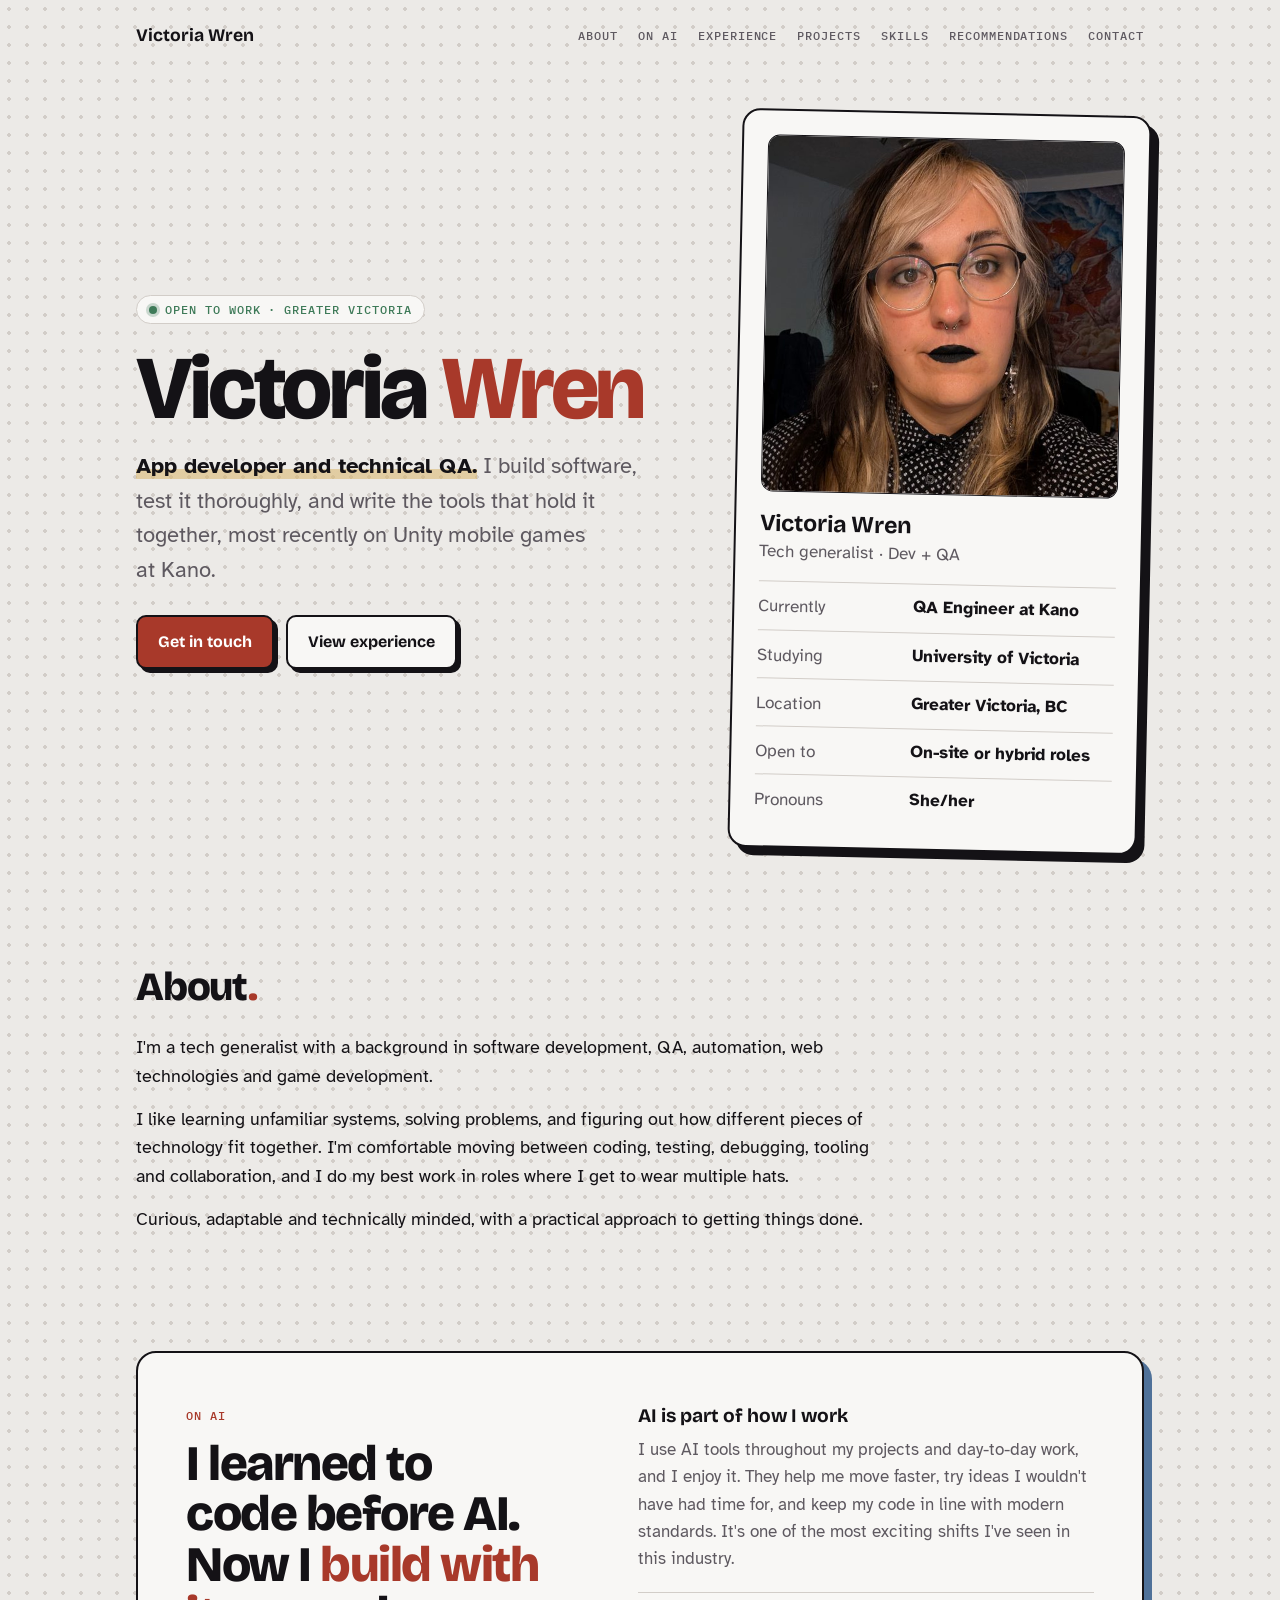
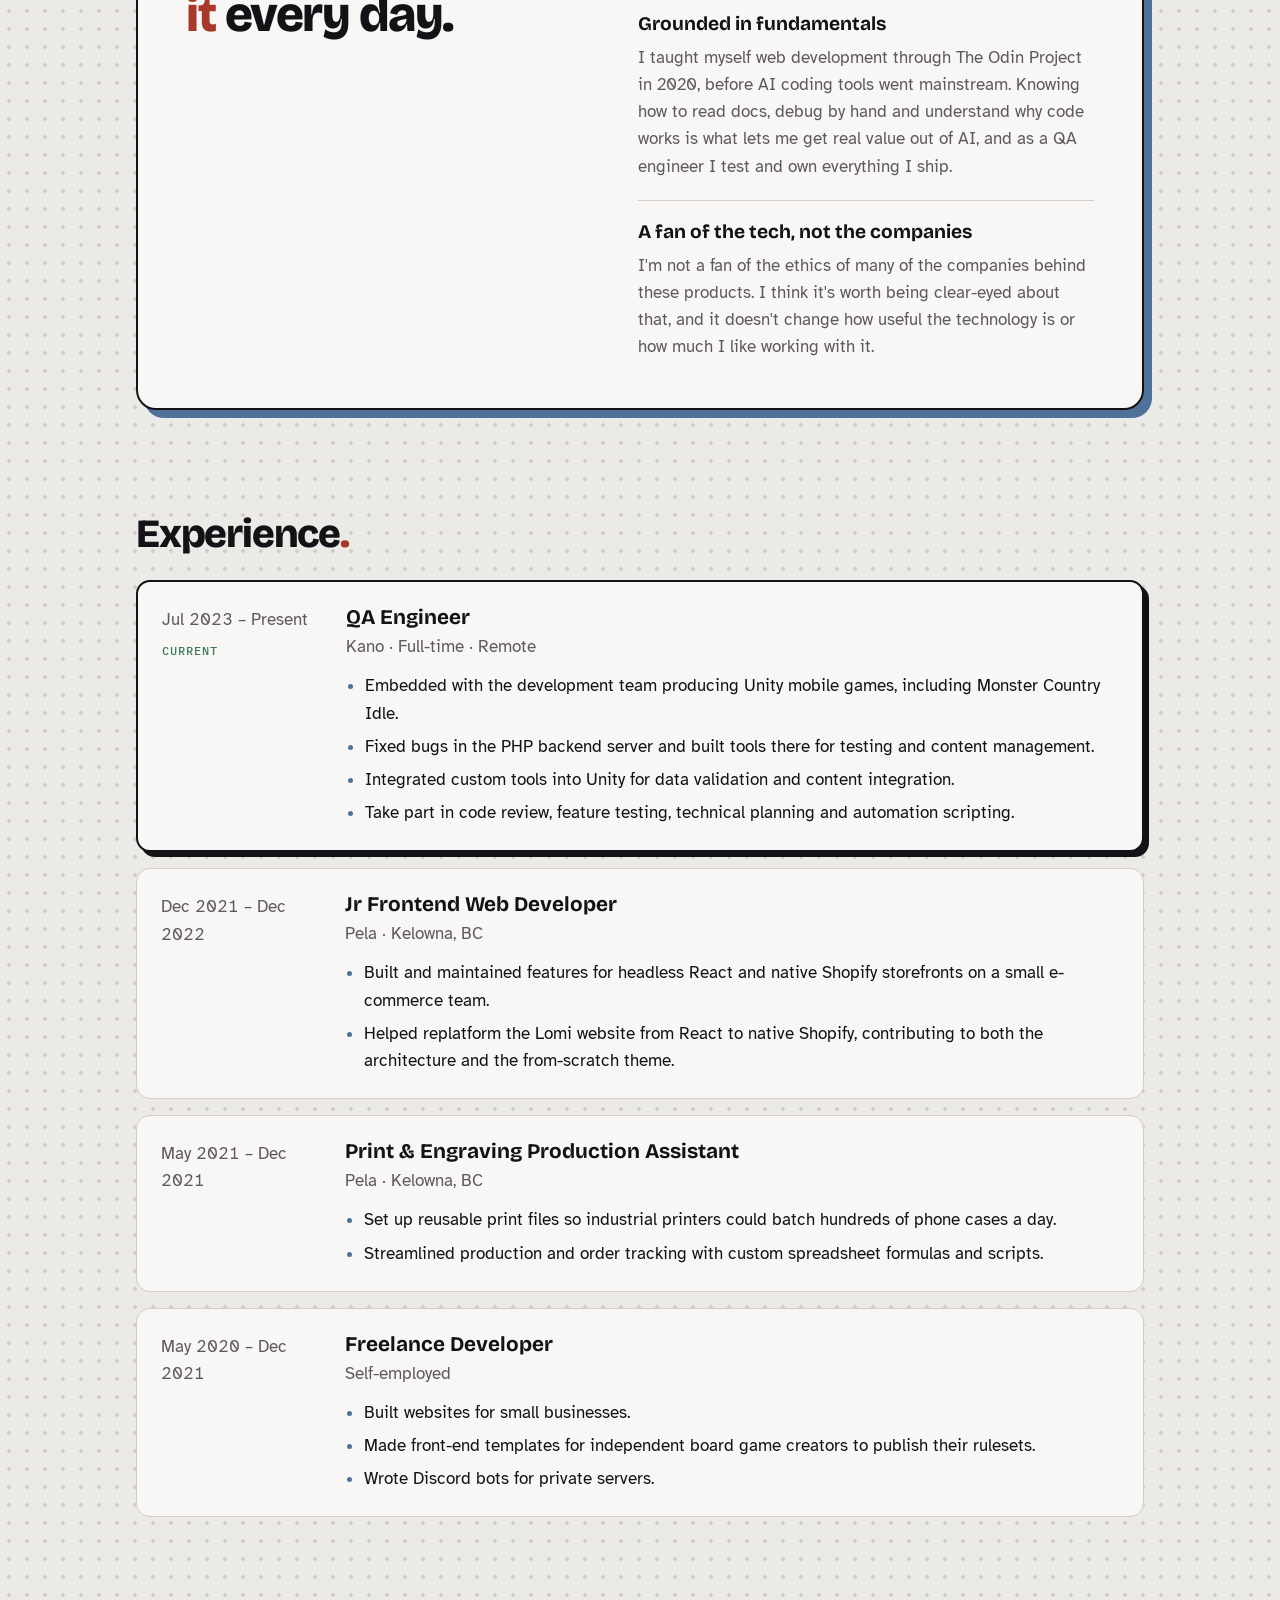
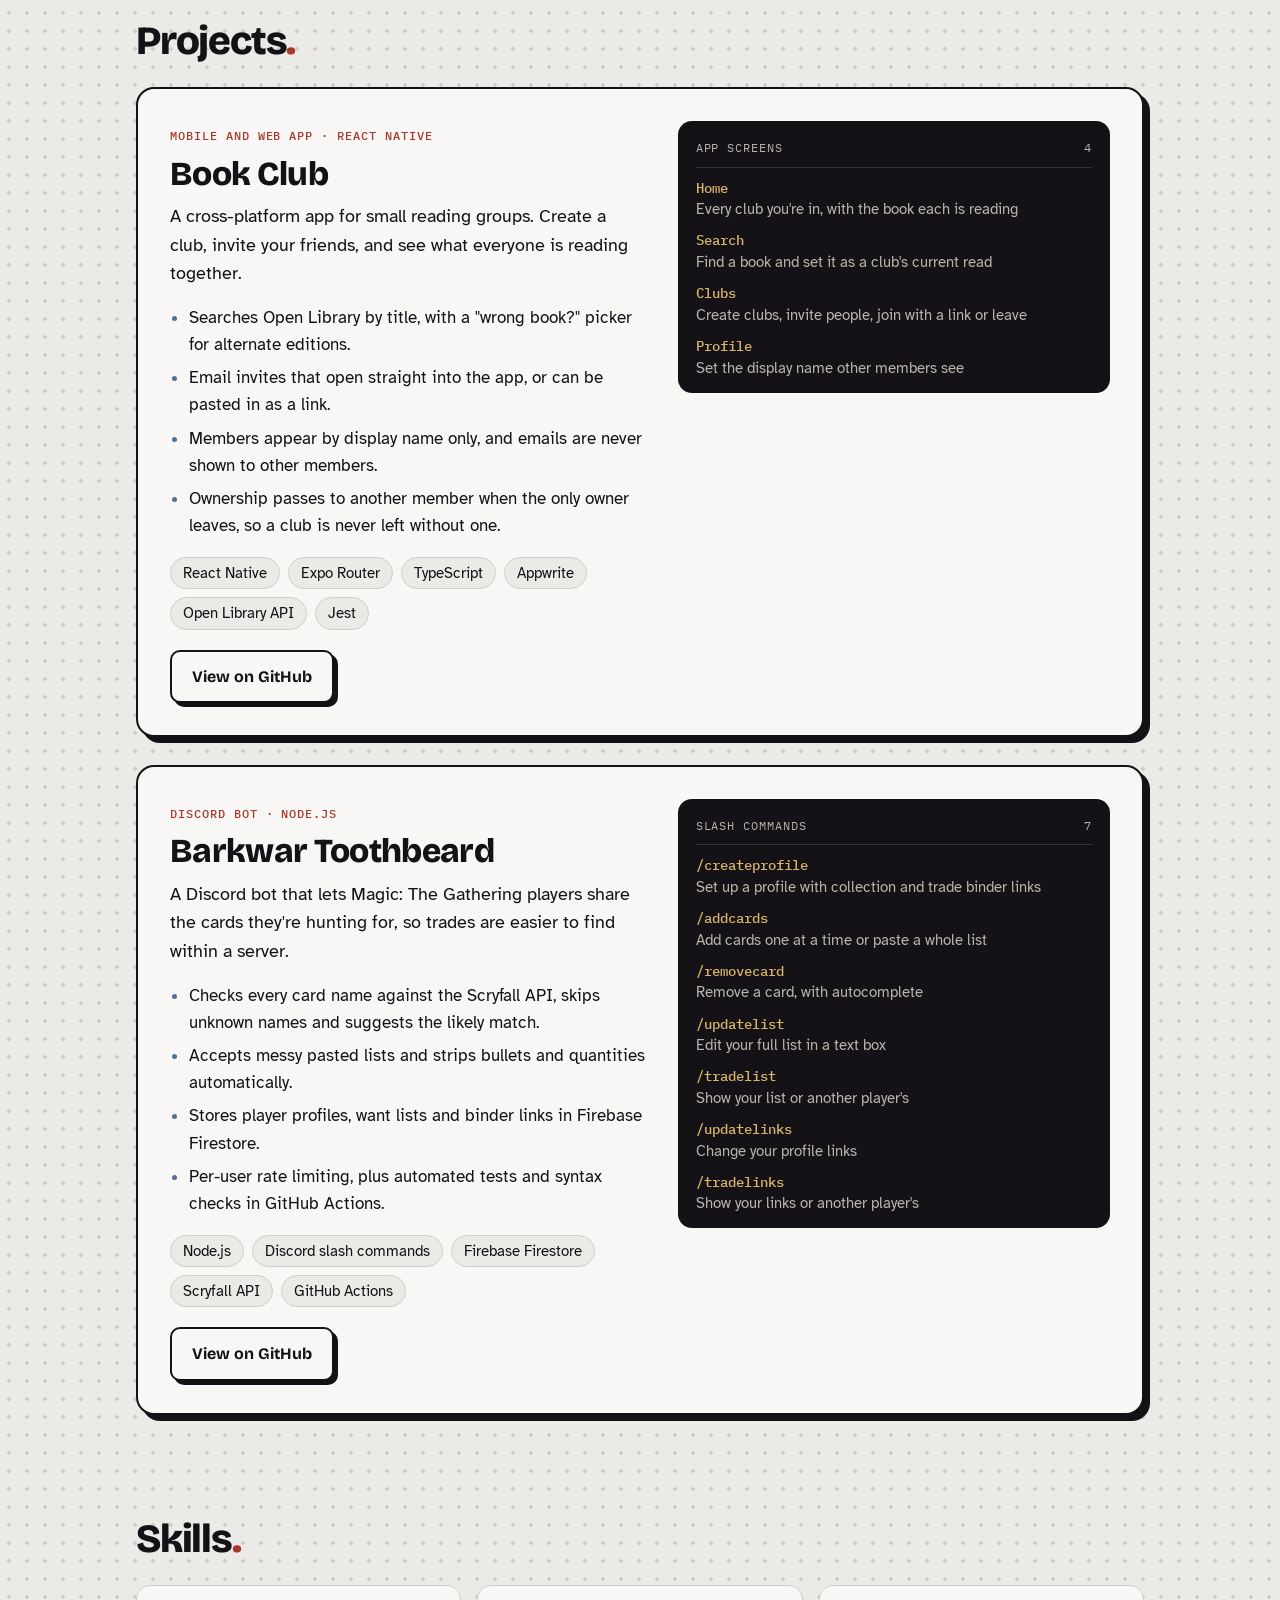
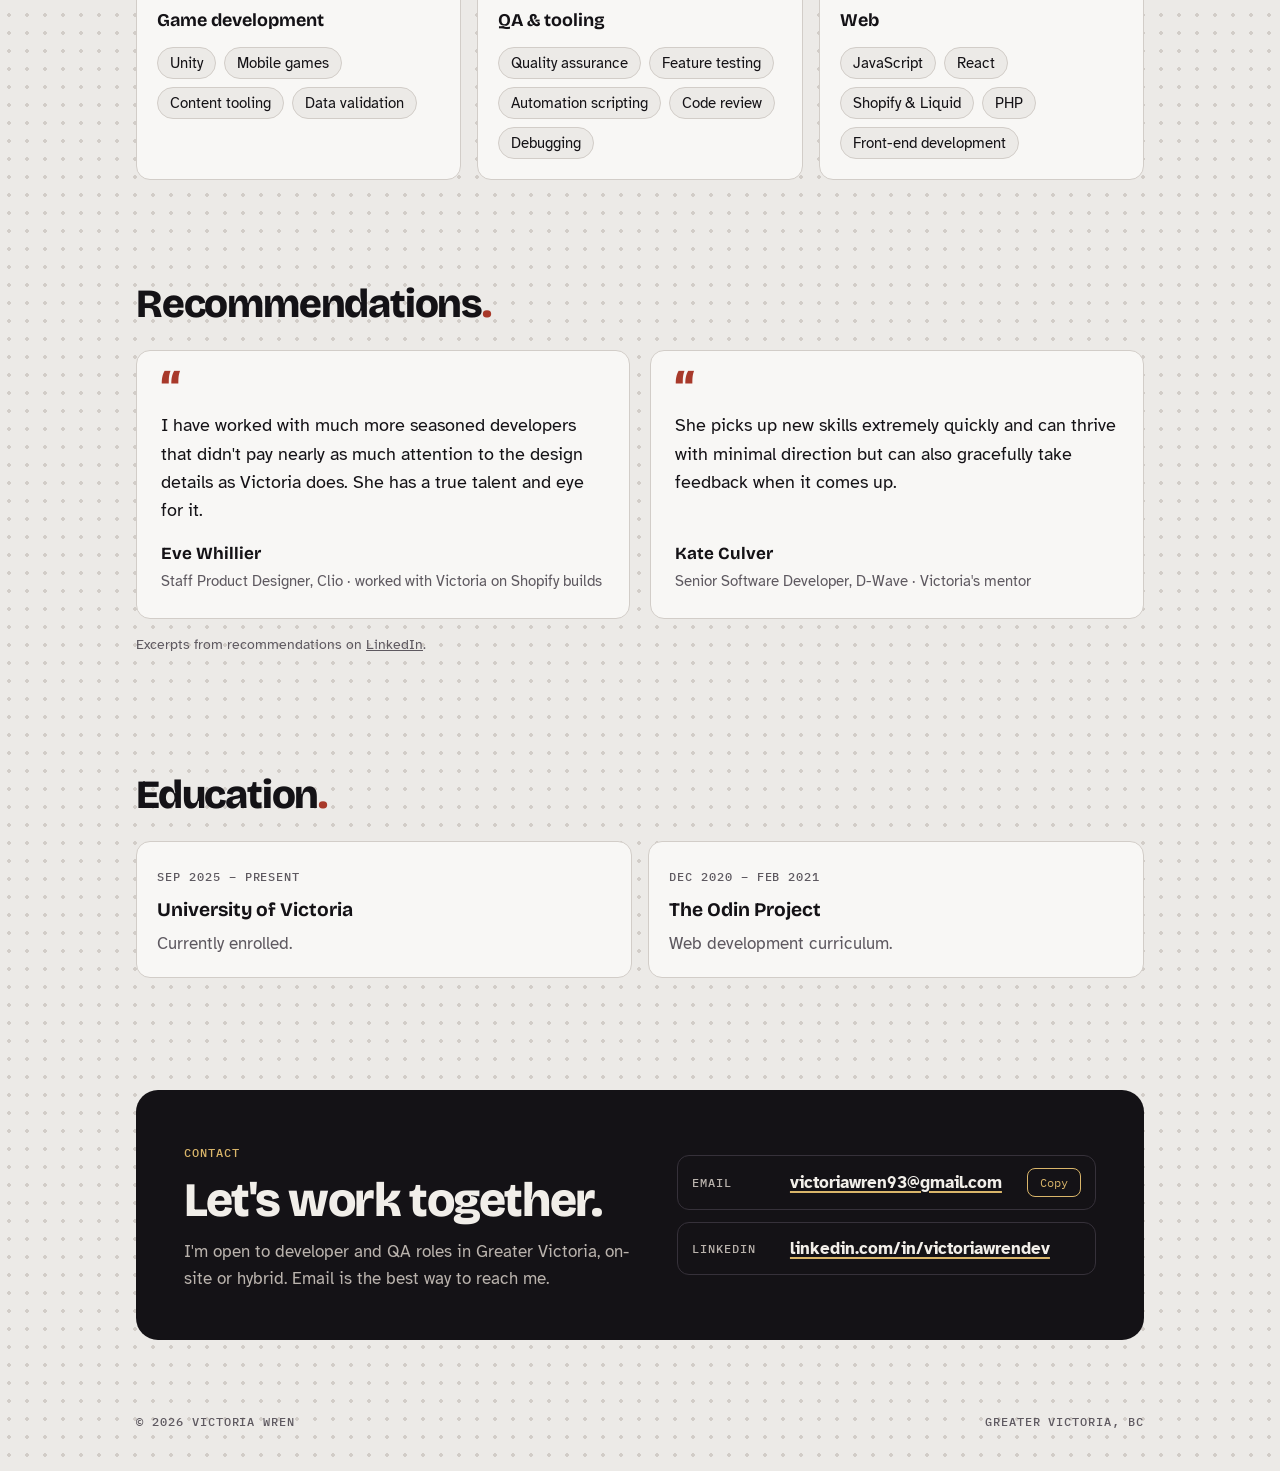
==== commit 21054e3f: "List Book Club first in projects" ====
--- a/index.html
+++ b/index.html
@@ -510,6 +510,30 @@
       <div class="sec-head"><h2>Projects</h2></div>
       <article class="project">
         <div>
+          <span class="label">Mobile and web app · React Native</span>
+          <h3>Book Club</h3>
+          <p class="pitch">A cross-platform app for small reading groups. Create a club, invite your friends, and see what everyone is reading together.</p>
+          <ul>
+            <li>Searches Open Library by title, with a "wrong book?" picker for alternate editions.</li>
+            <li>Email invites that open straight into the app, or can be pasted in as a link.</li>
+            <li>Members appear by display name only, and emails are never shown to other members.</li>
+            <li>Ownership passes to another member when the only owner leaves, so a club is never left without one.</li>
+          </ul>
+          <div class="chips"><span class="chip">React Native</span><span class="chip">Expo Router</span><span class="chip">TypeScript</span><span class="chip">Appwrite</span><span class="chip">Open Library API</span><span class="chip">Jest</span></div>
+          <a class="btn" href="https://github.com/astranoct/bookclub">View on GitHub</a>
+        </div>
+        <div class="term" aria-label="App screens">
+          <div class="term-head"><span>App screens</span><span>4</span></div>
+          <dl>
+            <div><dt>Home</dt><dd>Every club you're in, with the book each is reading</dd></div>
+            <div><dt>Search</dt><dd>Find a book and set it as a club's current read</dd></div>
+            <div><dt>Clubs</dt><dd>Create clubs, invite people, join with a link or leave</dd></div>
+            <div><dt>Profile</dt><dd>Set the display name other members see</dd></div>
+          </dl>
+        </div>
+      </article>
+      <article class="project">
+        <div>
           <span class="label">Discord bot · Node.js</span>
           <h3>Barkwar Toothbeard</h3>
           <p class="pitch">A Discord bot that lets Magic: The Gathering players share the cards they're hunting for, so trades are easier to find within a server.</p>
@@ -532,30 +556,6 @@
             <div><dt>/tradelist</dt><dd>Show your list or another player's</dd></div>
             <div><dt>/updatelinks</dt><dd>Change your profile links</dd></div>
             <div><dt>/tradelinks</dt><dd>Show your links or another player's</dd></div>
-          </dl>
-        </div>
-      </article>
-      <article class="project">
-        <div>
-          <span class="label">Mobile and web app · React Native</span>
-          <h3>Book Club</h3>
-          <p class="pitch">A cross-platform app for small reading groups. Create a club, invite your friends, and see what everyone is reading together.</p>
-          <ul>
-            <li>Searches Open Library by title, with a "wrong book?" picker for alternate editions.</li>
-            <li>Email invites that open straight into the app, or can be pasted in as a link.</li>
-            <li>Members appear by display name only, and emails are never shown to other members.</li>
-            <li>Ownership passes to another member when the only owner leaves, so a club is never left without one.</li>
-          </ul>
-          <div class="chips"><span class="chip">React Native</span><span class="chip">Expo Router</span><span class="chip">TypeScript</span><span class="chip">Appwrite</span><span class="chip">Open Library API</span><span class="chip">Jest</span></div>
-          <a class="btn" href="https://github.com/astranoct/bookclub">View on GitHub</a>
-        </div>
-        <div class="term" aria-label="App screens">
-          <div class="term-head"><span>App screens</span><span>4</span></div>
-          <dl>
-            <div><dt>Home</dt><dd>Every club you're in, with the book each is reading</dd></div>
-            <div><dt>Search</dt><dd>Find a book and set it as a club's current read</dd></div>
-            <div><dt>Clubs</dt><dd>Create clubs, invite people, join with a link or leave</dd></div>
-            <div><dt>Profile</dt><dd>Set the display name other members see</dd></div>
           </dl>
         </div>
       </article>
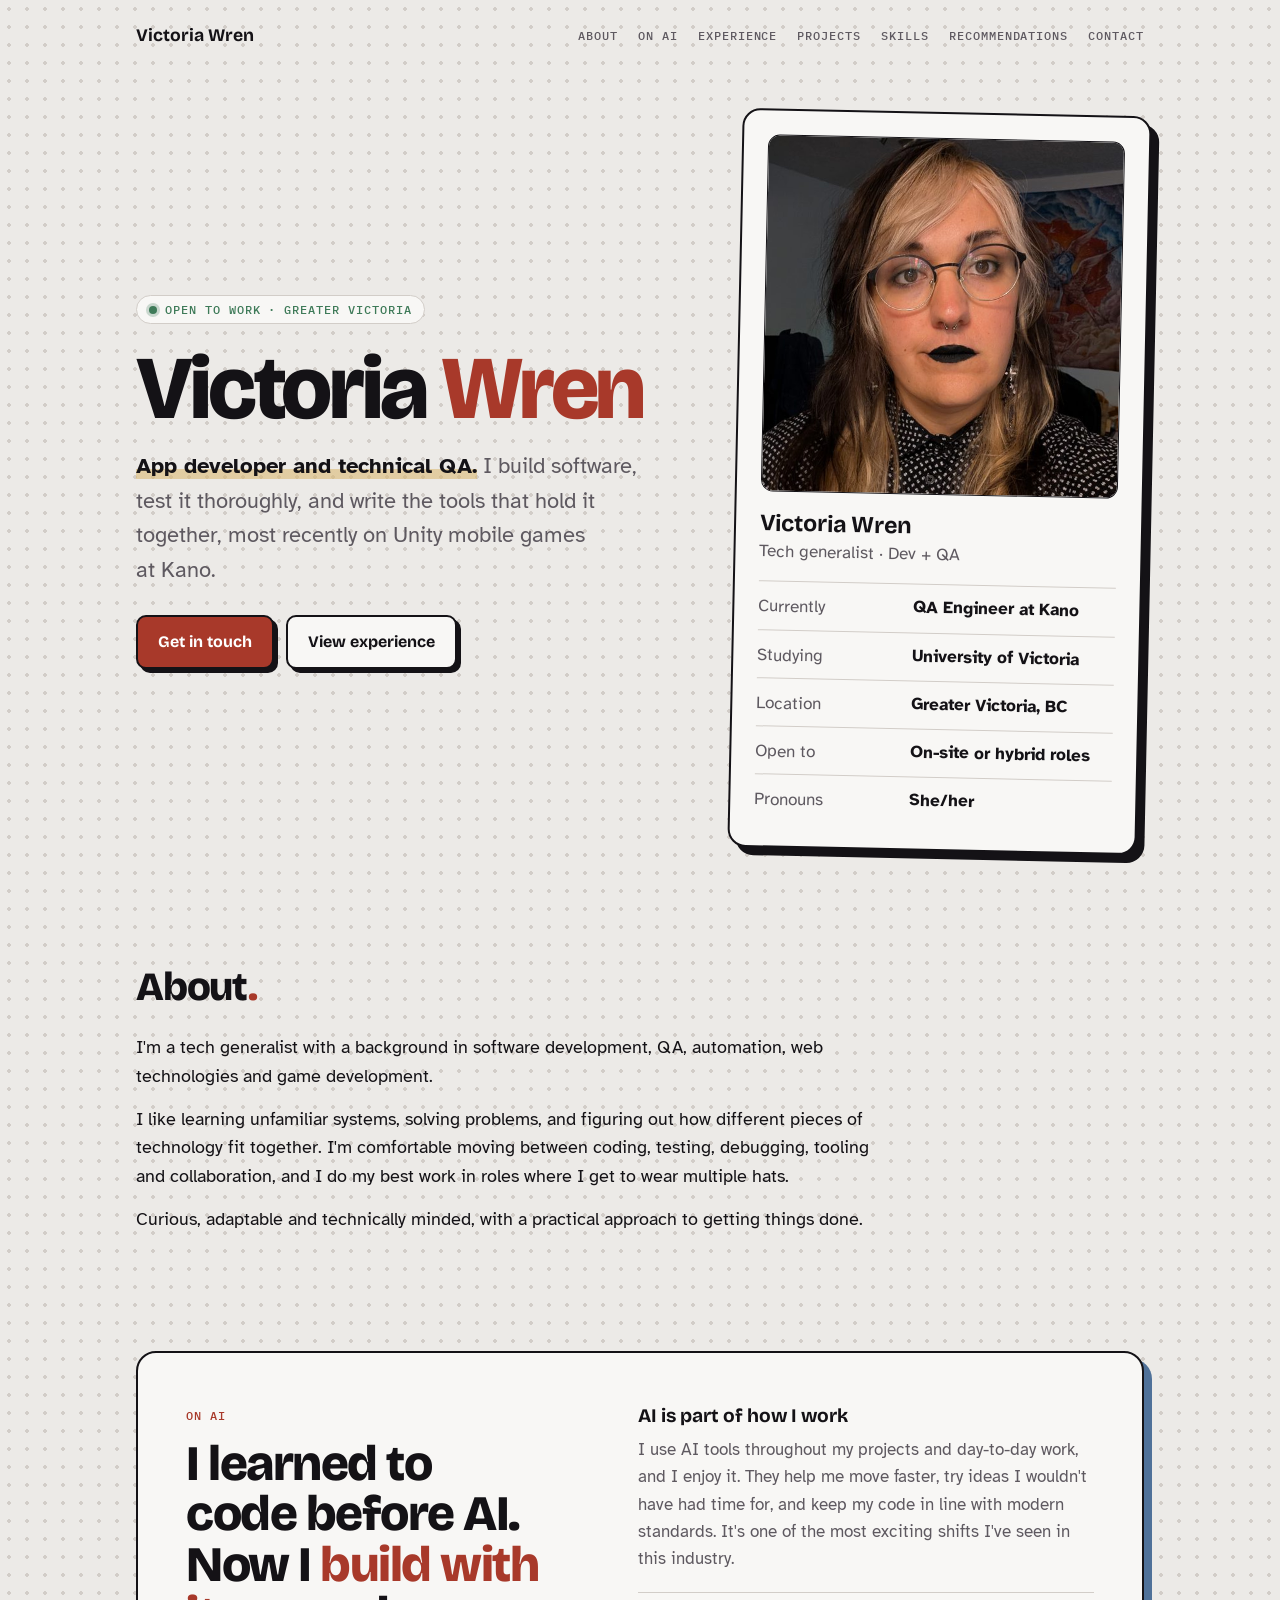
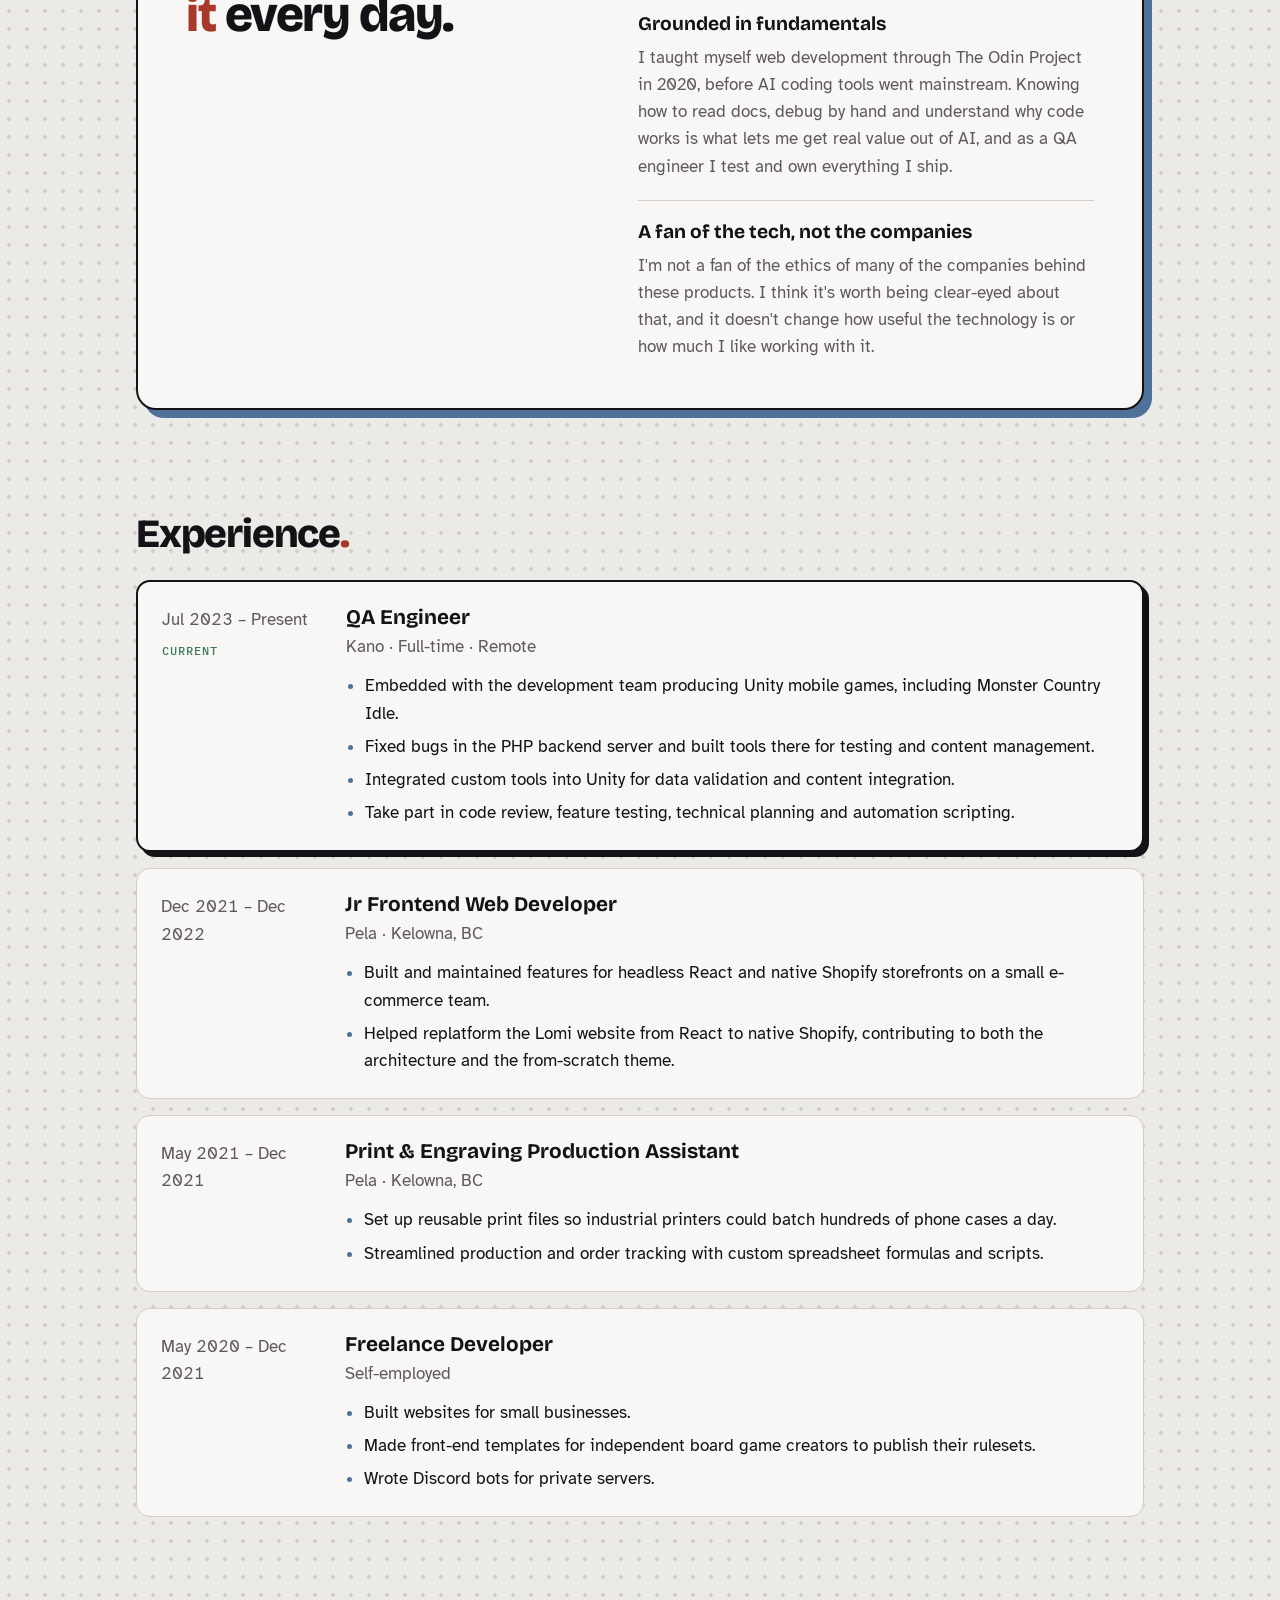
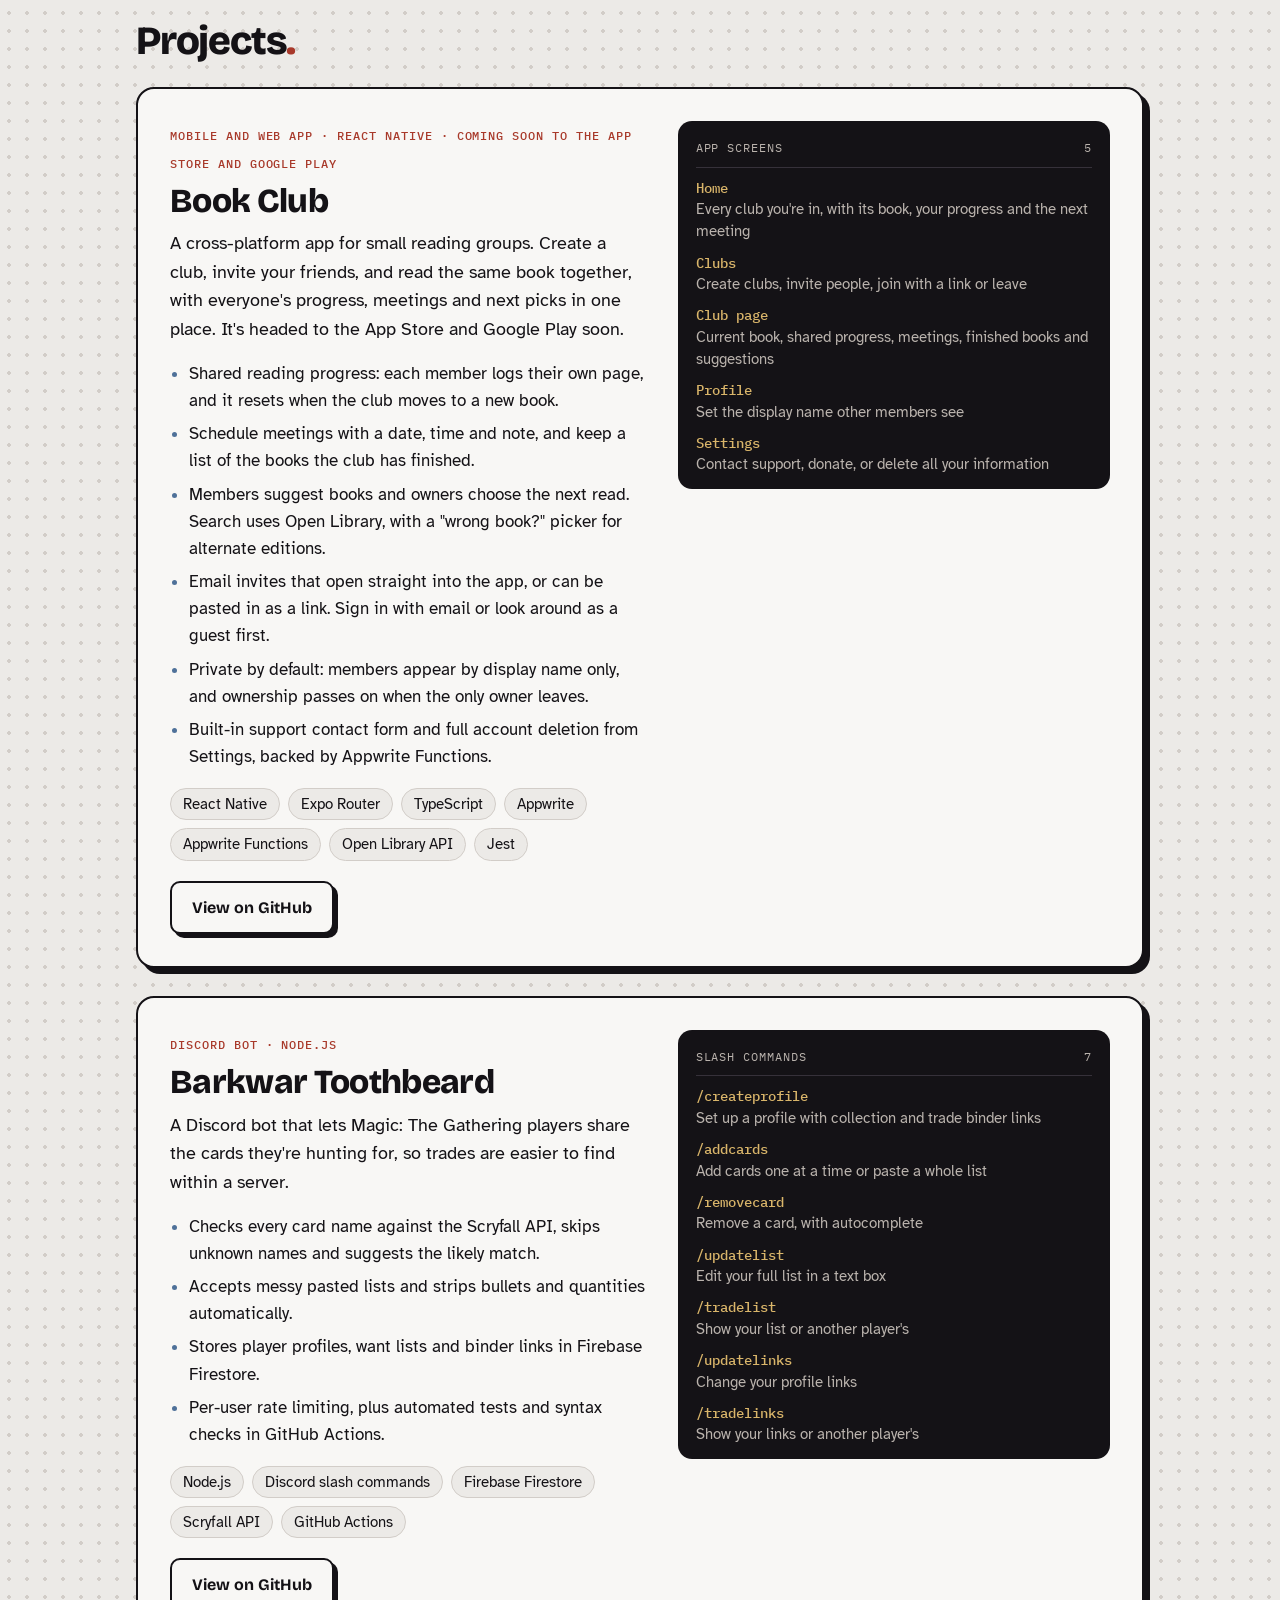
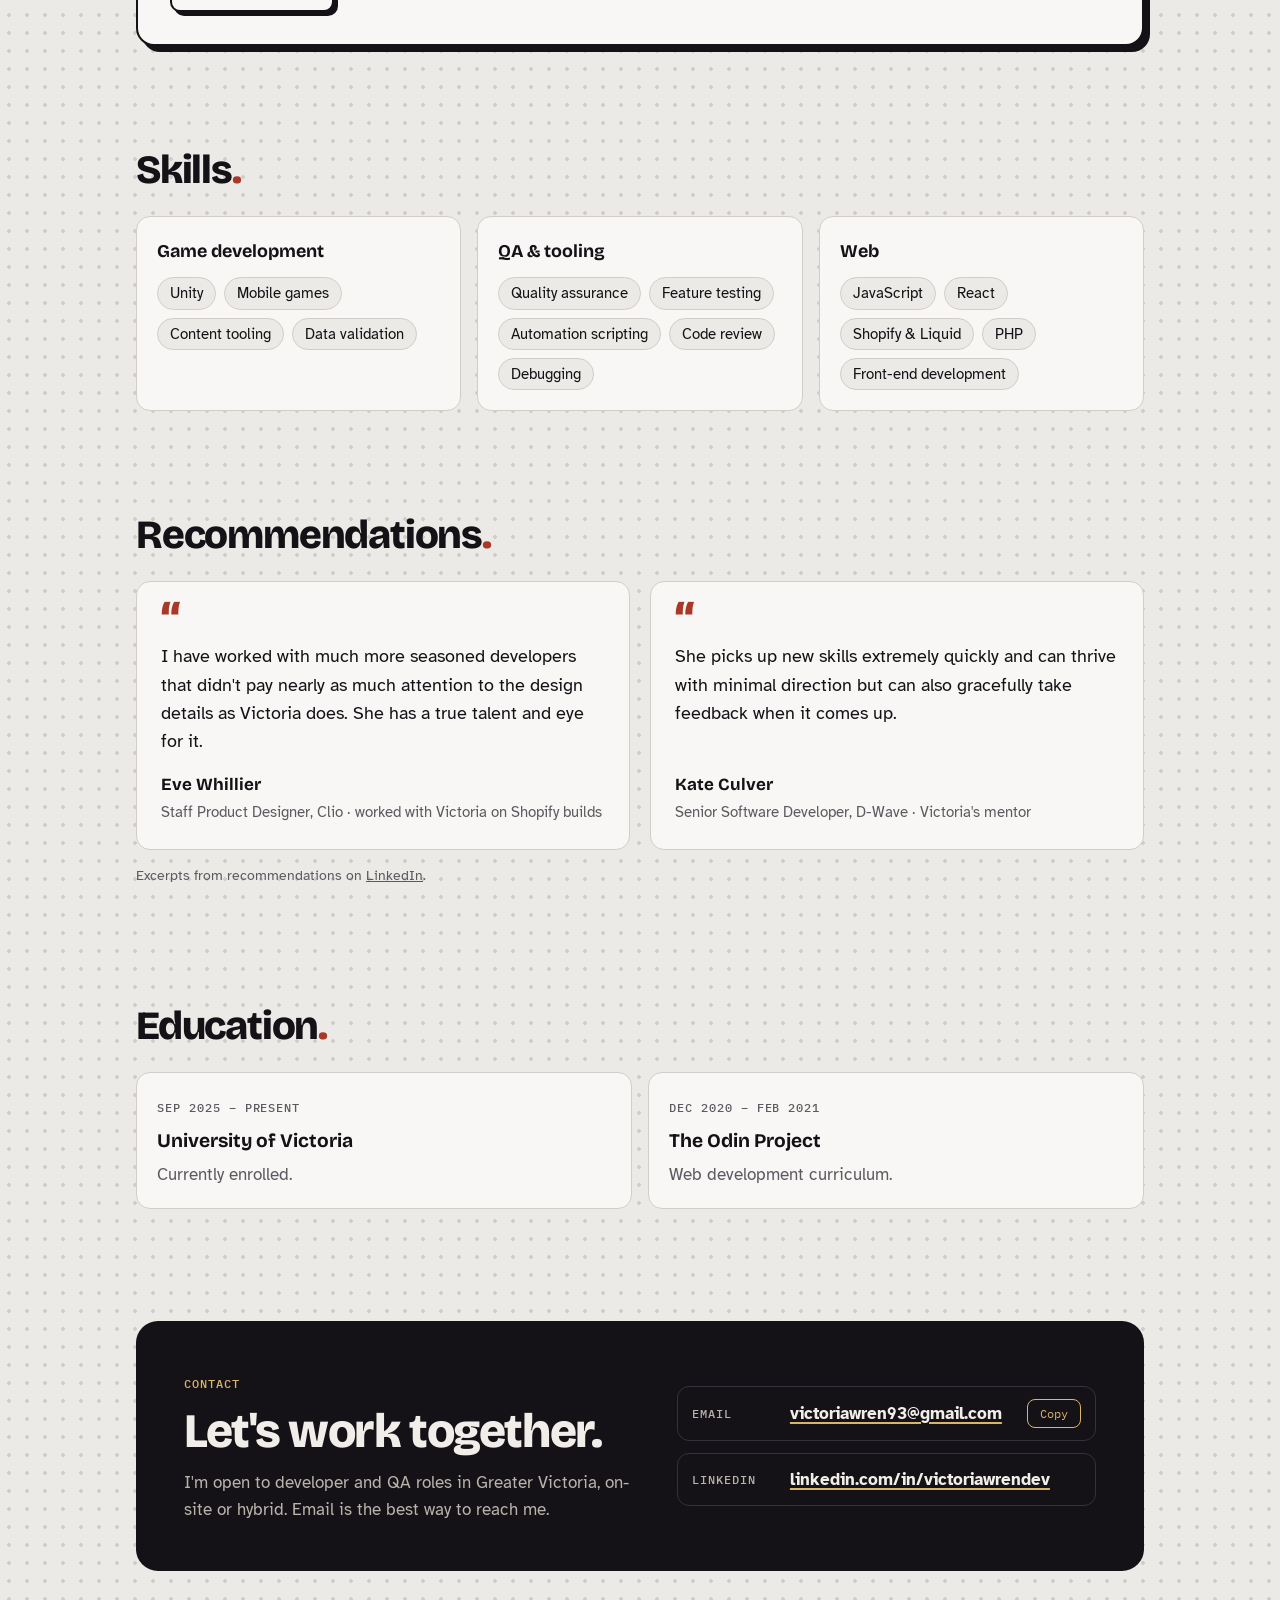
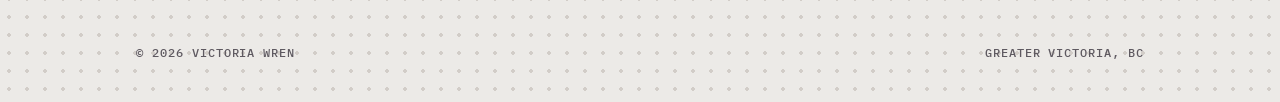
==== commit 226de06f: "Update Book Club project: expanded features, coming soon to app stores Co-Authored-By: Claude Sonnet" ====
--- a/index.html
+++ b/index.html
@@ -510,25 +510,28 @@
       <div class="sec-head"><h2>Projects</h2></div>
       <article class="project">
         <div>
-          <span class="label">Mobile and web app · React Native</span>
+          <span class="label">Mobile and web app · React Native · Coming soon to the App Store and Google Play</span>
           <h3>Book Club</h3>
-          <p class="pitch">A cross-platform app for small reading groups. Create a club, invite your friends, and see what everyone is reading together.</p>
+          <p class="pitch">A cross-platform app for small reading groups. Create a club, invite your friends, and read the same book together, with everyone's progress, meetings and next picks in one place. It's headed to the App Store and Google Play soon.</p>
           <ul>
-            <li>Searches Open Library by title, with a "wrong book?" picker for alternate editions.</li>
-            <li>Email invites that open straight into the app, or can be pasted in as a link.</li>
-            <li>Members appear by display name only, and emails are never shown to other members.</li>
-            <li>Ownership passes to another member when the only owner leaves, so a club is never left without one.</li>
+            <li>Shared reading progress: each member logs their own page, and it resets when the club moves to a new book.</li>
+            <li>Schedule meetings with a date, time and note, and keep a list of the books the club has finished.</li>
+            <li>Members suggest books and owners choose the next read. Search uses Open Library, with a "wrong book?" picker for alternate editions.</li>
+            <li>Email invites that open straight into the app, or can be pasted in as a link. Sign in with email or look around as a guest first.</li>
+            <li>Private by default: members appear by display name only, and ownership passes on when the only owner leaves.</li>
+            <li>Built-in support contact form and full account deletion from Settings, backed by Appwrite Functions.</li>
           </ul>
-          <div class="chips"><span class="chip">React Native</span><span class="chip">Expo Router</span><span class="chip">TypeScript</span><span class="chip">Appwrite</span><span class="chip">Open Library API</span><span class="chip">Jest</span></div>
+          <div class="chips"><span class="chip">React Native</span><span class="chip">Expo Router</span><span class="chip">TypeScript</span><span class="chip">Appwrite</span><span class="chip">Appwrite Functions</span><span class="chip">Open Library API</span><span class="chip">Jest</span></div>
           <a class="btn" href="https://github.com/astranoct/bookclub">View on GitHub</a>
         </div>
         <div class="term" aria-label="App screens">
-          <div class="term-head"><span>App screens</span><span>4</span></div>
+          <div class="term-head"><span>App screens</span><span>5</span></div>
           <dl>
-            <div><dt>Home</dt><dd>Every club you're in, with the book each is reading</dd></div>
-            <div><dt>Search</dt><dd>Find a book and set it as a club's current read</dd></div>
+            <div><dt>Home</dt><dd>Every club you're in, with its book, your progress and the next meeting</dd></div>
             <div><dt>Clubs</dt><dd>Create clubs, invite people, join with a link or leave</dd></div>
+            <div><dt>Club page</dt><dd>Current book, shared progress, meetings, finished books and suggestions</dd></div>
             <div><dt>Profile</dt><dd>Set the display name other members see</dd></div>
+            <div><dt>Settings</dt><dd>Contact support, donate, or delete all your information</dd></div>
           </dl>
         </div>
       </article>
